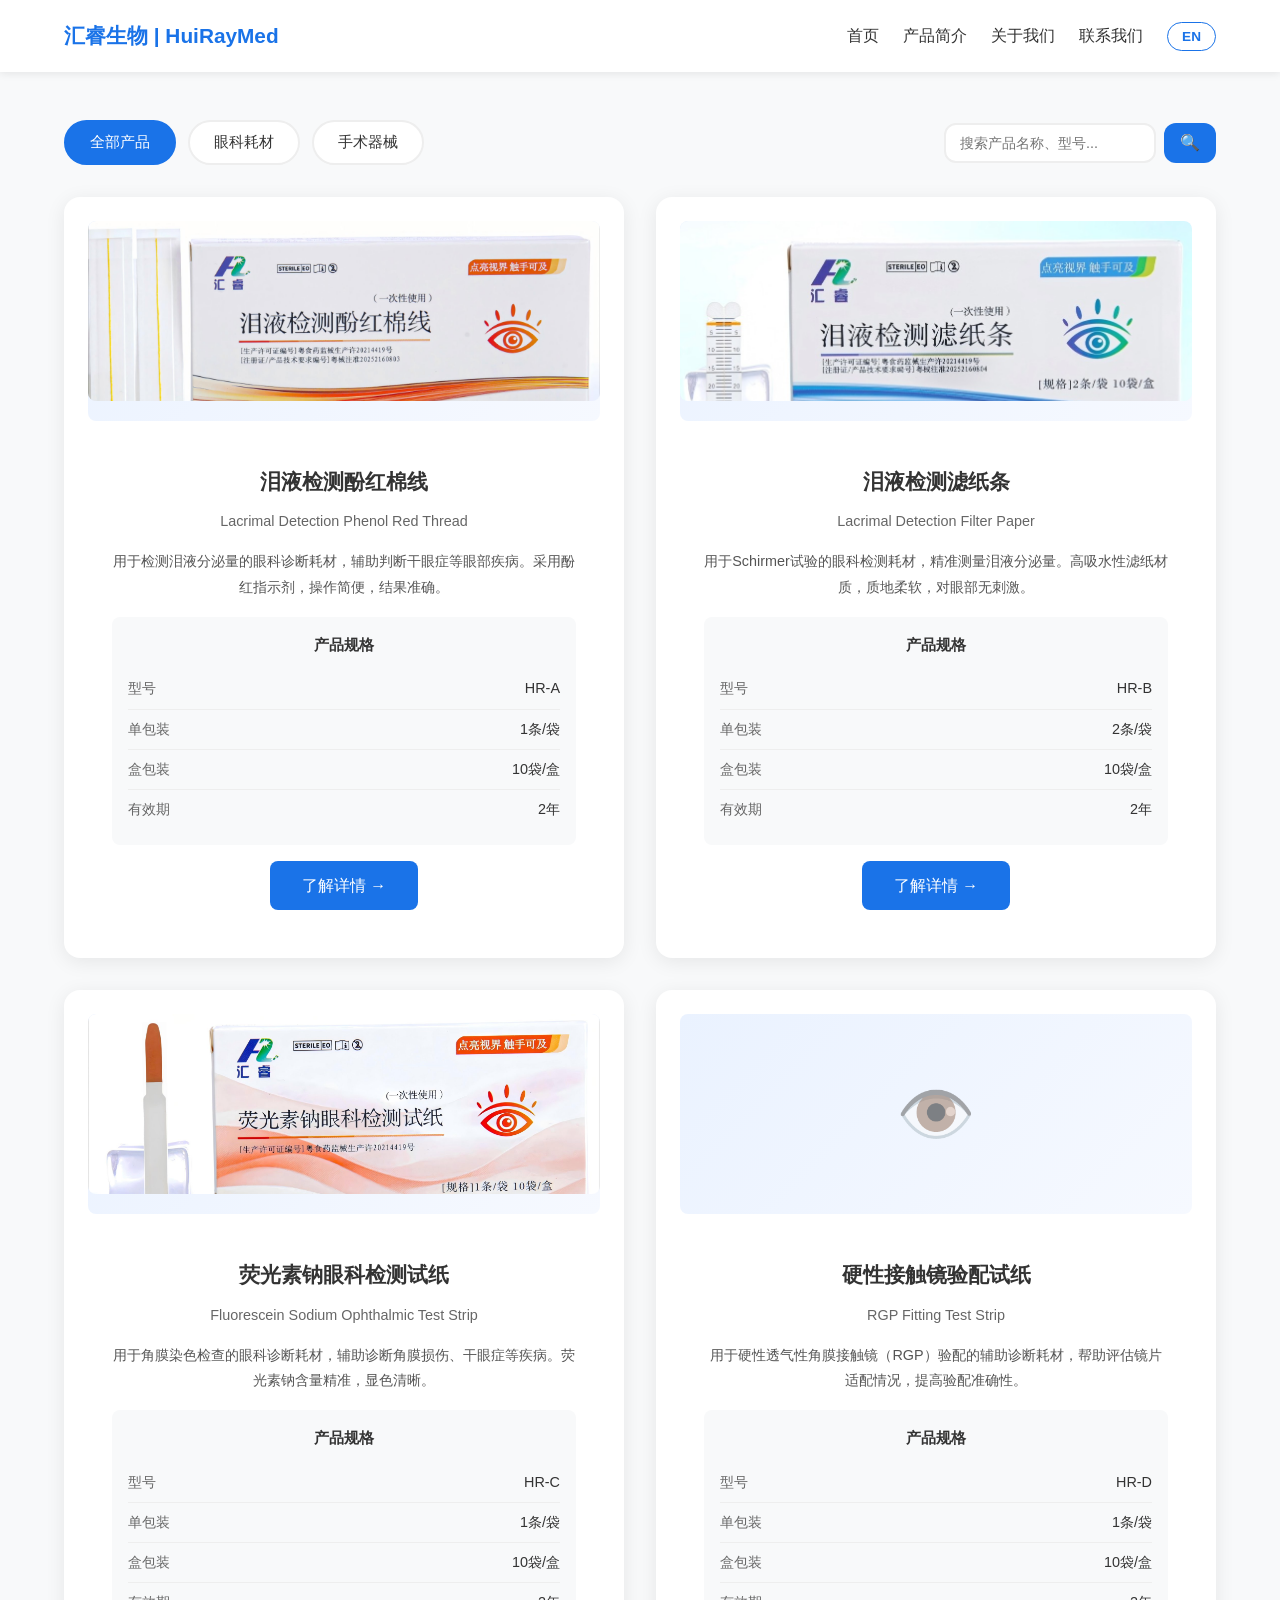
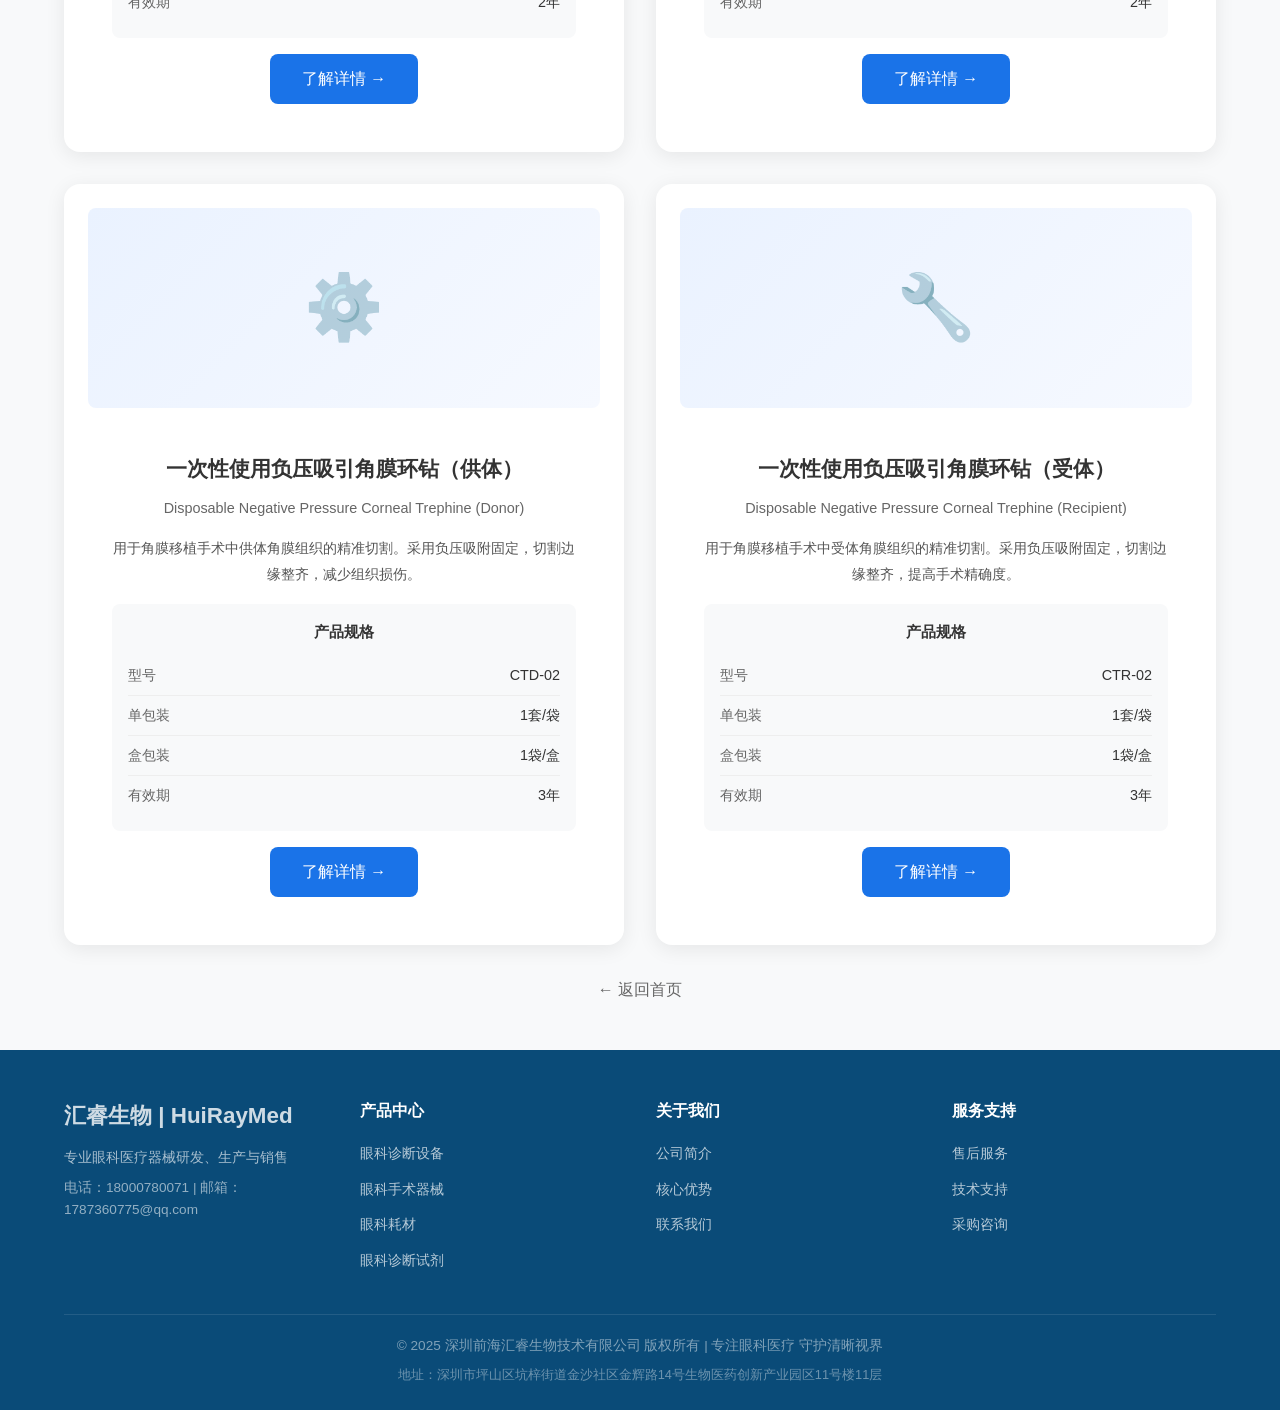
==== products.html @ 08c3e725 "update: 酚红棉线干眼症筛查描述改为最快20秒出结果" ====
<!DOCTYPE html>
<html lang="zh-CN">
<head>
    <meta charset="UTF-8">
    <meta name="viewport" content="width=device-width, initial-scale=1.0">
    <title>汇睿生物 - 眼科医疗器械产品中心 | HuiRayMed</title>
    <meta name="description" content="汇睿生物专业眼科医疗器械产品，包括眼科诊断设备、手术器械、眼科耗材及诊断试剂。">
    <meta name="keywords" content="汇睿生物,HuiRayMed,眼科医疗器械,眼科耗材,泪液检测酚红棉线">
    <meta name="author" content="深圳前海汇睿生物技术有限公司">
    <link rel="canonical" href="https://www.huiraymed.com/products.html">
    <link rel="alternate" hreflang="zh" href="https://www.huiraymed.com/products.html">
    <link rel="alternate" hreflang="en" href="https://www.huiraymed.com/products.html?lang=en">
    <link rel="alternate" hreflang="x-default" href="https://www.huiraymed.com/products.html">
    <link rel="icon" href="data:image/svg+xml,<svg xmlns='http://www.w3.org/2000/svg' viewBox='0 0 100 100'><text y='.9em' font-size='90'>👁️</text></svg>" type="image/svg+xml">
    
    <meta property="og:title" content="汇睿生物 - 眼科医疗器械产品中心 | HuiRayMed">
    <meta property="og:description" content="汇睿生物专业眼科医疗器械产品，包括泪液检测酚红棉线、滤纸条、荧光素钠检测试纸等眼科耗材。">
    <meta property="og:url" content="https://www.huiraymed.com/products.html">
    <meta property="og:type" content="website">
    <meta property="og:site_name" content="汇睿生物">
    
    <script type="application/ld+json">
    {
      "@context": "https://schema.org",
      "@type": "Product",
      "name": "汇睿生物眼科医疗器械",
      "description": "专业眼科医疗器械产品系列，包括泪液检测酚红棉线、滤纸条、荧光素钠检测试纸等眼科耗材",
      "brand": {
        "@type": "Organization",
        "name": "深圳前海汇睿生物技术有限公司"
      }
    }
    </script>
    
    <link rel="stylesheet" href="style.css?v=p9">
    <style>
        .hero {
            padding: 120px 0 64px;
        }

        .hero h1 {
            font-size: 2.5rem;
        }

        .hero p {
            color: rgba(255, 255, 255, 0.9);
        }

        .section-title {
            text-align: center;
            margin-bottom: 48px;
            color: var(--text-secondary);
        }

        .products-grid {
            display: grid;
            grid-template-columns: repeat(2, 1fr);
            gap: 32px;
        }

        .product-card {
            background: var(--bg-secondary);
            border-radius: var(--radius-lg);
            box-shadow: 0 4px 20px rgba(0, 0, 0, 0.08);
            overflow: hidden;
            transition: transform 0.3s;
        }

        .product-card:hover {
            transform: translateY(-8px);
        }

        .product-image {
            height: 200px;
            background: linear-gradient(135deg, #f0f4ff 0%, #e8f0fe 100%);
            display: flex;
            align-items: center;
            justify-content: center;
            font-size: 4rem;
            cursor: pointer;
            position: relative;
        }

        .product-image img {
            max-width: 100%;
            max-height: 180px;
            object-fit: contain;
            border-radius: var(--radius-sm);
            transition: transform 0.3s;
        }

        .product-image:hover img {
            transform: scale(1.05);
        }

        .product-image .zoom-hint {
            position: absolute;
            bottom: 8px;
            right: 8px;
            background: rgba(0, 0, 0, 0.5);
            color: #fff;
            font-size: 0.75rem;
            padding: 4px 8px;
            border-radius: 4px;
            opacity: 0;
            transition: opacity 0.3s;
        }

        .product-image:hover .zoom-hint {
            opacity: 1;
        }

        .product-info {
            padding: 24px;
        }

        .product-info h3 {
            font-size: 1.3rem;
            color: var(--text-secondary);
            margin-bottom: 12px;
        }

        .product-info .subtitle {
            color: var(--text-light);
            font-size: 0.9rem;
            margin-bottom: 16px;
        }

        .product-info .description {
            color: var(--text-muted);
            margin-bottom: 16px;
            line-height: 1.8;
        }

        .product-info .specs {
            background: var(--bg-primary);
            border-radius: var(--radius-sm);
            padding: 16px;
            margin-bottom: 16px;
        }

        .product-info .specs h4 {
            font-size: 0.95rem;
            color: var(--text-secondary);
            margin-bottom: 12px;
        }

        .product-info .spec-item {
            display: flex;
            justify-content: space-between;
            padding: 8px 0;
            border-bottom: 1px solid var(--border-color);
        }

        .product-info .spec-item:last-child {
            border-bottom: none;
        }

        .product-info .spec-label {
            color: var(--text-light);
            font-size: 0.9rem;
        }

        .product-info .spec-value {
            color: var(--text-secondary);
            font-weight: 500;
            font-size: 0.9rem;
        }

        .btn-primary {
            padding: 12px 32px;
        }

        .back-link {
            display: block;
            text-align: center;
            color: var(--text-light);
            margin-top: 32px;
        }

        .back-link:hover {
            color: var(--primary-color);
        }

        .modal {
            display: none;
            position: fixed;
            top: 0;
            left: 0;
            width: 100%;
            height: 100%;
            background: rgba(0, 0, 0, 0.9);
            z-index: 1000;
            justify-content: center;
            align-items: center;
            flex-direction: column;
            animation: fadeIn 0.3s;
        }

        .modal.active {
            display: flex;
        }

        .modal img {
            max-width: 90%;
            max-height: 85vh;
            object-fit: contain;
            border-radius: var(--radius-sm);
            animation: zoomIn 0.3s;
        }

        .modal .modal-title {
            color: #fff;
            font-size: 1.2rem;
            margin-top: 20px;
            text-align: center;
        }

        .modal .close {
            position: absolute;
            top: 20px;
            right: 30px;
            color: #fff;
            font-size: 40px;
            cursor: pointer;
            transition: transform 0.3s;
        }

        .modal .close:hover {
            transform: scale(1.2);
        }

        .modal .nav-hint {
            color: rgba(255, 255, 255, 0.6);
            font-size: 0.9rem;
            margin-top: 16px;
        }

        .modal .placeholder {
            color: rgba(255, 255, 255, 0.6);
            font-size: 1.2rem;
            text-align: center;
            padding: 20px;
        }

        @keyframes fadeIn {
            from { opacity: 0; }
            to { opacity: 1; }
        }

        @keyframes zoomIn {
            from { transform: scale(0.8); opacity: 0; }
            to { transform: scale(1); opacity: 1; }
        }

        @media (max-width: 768px) {
            .hero h1 {
                font-size: 2rem;
            }

            .products-grid {
                grid-template-columns: 1fr;
            }

            .modal img {
                max-width: 95%;
                max-height: 70vh;
            }

            .category-tabs {
                flex-wrap: wrap;
            }

            .tab {
                padding: 10px 20px;
            }
        }
    </style>
</head>
<body>
    <header>
        <nav class="nav container">
            <div class="logo">汇睿生物 | HuiRayMed</div>
            <div class="nav-right">
                <ul class="nav-links" id="navLinks">
                    <li><a href="index.html" data-i18n="nav.home">首页</a></li>
                    <li><a href="#products" data-i18n="nav.products">产品简介</a></li>
                    <li><a href="index.html#about" data-i18n="nav.about">关于我们</a></li>
                    <li><a href="index.html#contact" data-i18n="nav.contact">联系我们</a></li>
                </ul>
                <button class="lang-switch" id="langSwitch" type="button" aria-label="Switch language">EN</button>
            </div>
            <button class="hamburger" id="hamburger" aria-label="切换导航菜单" data-i18n-attr="aria-label:nav.toggle" aria-expanded="false">
                <span></span><span></span><span></span>
            </button>
        </nav>
    </header>

    <section id="products">
        <div class="container">
            <div class="header-row">
                <div class="category-tabs">
                    <button class="tab active" data-category="all" data-i18n="cat.all">全部产品</button>
                    <button class="tab" data-category="consumables" data-i18n="cat.cons">眼科耗材</button>
                    <button class="tab" data-category="surgical" data-i18n="cat.surg">手术器械</button>
                </div>
                <div class="search-bar">
                    <input type="text" id="searchInput" placeholder="搜索产品名称、型号..." data-i18n-attr="placeholder:search.ph">
                    <button id="searchBtn">🔍</button>
                </div>
            </div>

            <div class="products-grid">
                <div class="product-card" data-category="consumables"
                    data-image="images/product-HR-A-phenol-red-thread.jpg" data-icon="🧵"
                    data-model="HR-A" data-pkg1="2条/袋" data-pkg1-en="2 strips/pack" data-pkg2="10袋/盒" data-pkg2-en="10 packs/box" data-life="2年" data-life-en="2 years" data-license="粤食药监械生产许20214419号" data-license-en="粤食药监械生产许20214419号"
                    data-clinic1="干眼症筛查" data-clinic1-en="Dry Eye Screening" data-clinic1-desc="用于眼科门诊干眼症常规筛查，快速评估泪液分泌功能，最快20秒出结果。" data-clinic1-desc-en="Routine dry eye screening in ophthalmic clinics; rapid assessment of tear secretion function with results in as fast as 20 seconds."
                    data-clinic2="术后随访" data-clinic2-en="Postoperative Follow-up" data-clinic2-desc="白内障、LASIK等眼科手术后泪膜功能恢复情况监测。" data-clinic2-desc-en="Monitoring tear film function recovery after cataract, LASIK, and other ophthalmic surgeries."
                    data-cert="粤械注准20252160803" data-cert-en="粤械注准20252160803">
                    <div class="product-image" data-open-product="0">
                        <img src="images/product-HR-A-phenol-red-thread.jpg" alt="泪液检测酚红棉线" onerror="this.style.display='none';var fb=this.parentNode.querySelector('.img-fallback');if(fb){fb.style.display='flex'}">
                        <div class="img-fallback" style="display:none">🧵</div>
                        <span class="zoom-hint" data-i18n="card.zoom">点击查看详情</span>
                    </div>
                    <div class="product-info">
                        <h3 data-i18n="p1.name">泪液检测酚红棉线</h3>
                        <p class="subtitle">Lacrimal Detection Phenol Red Thread</p>
                        <p class="description" data-i18n="p1.desc">用于检测泪液分泌量的眼科诊断耗材，辅助判断干眼症等眼部疾病。采用酚红指示剂，操作简便，结果准确。</p>
                        <div class="specs">
                            <h4 data-i18n="card.specs">产品规格</h4>
                            <div class="spec-item"><span class="spec-label" data-i18n="card.model">型号</span><span class="spec-value">HR-A</span></div>
                            <div class="spec-item"><span class="spec-label" data-i18n="card.pkg1">单包装</span><span class="spec-value" data-i18n="spec.1strip">1条/袋</span></div>
                            <div class="spec-item"><span class="spec-label" data-i18n="card.pkg2">盒包装</span><span class="spec-value" data-i18n="spec.10pack">10袋/盒</span></div>
                            <div class="spec-item"><span class="spec-label" data-i18n="card.life">有效期</span><span class="spec-value" data-i18n="spec.2y">2年</span></div>
                        </div>
                        <a href="index.html#contact" class="btn btn-primary" data-i18n="card.inquiry" data-inquiry="0">了解详情 →</a>
                    </div>
                </div>

                <div class="product-card" data-category="consumables"
                    data-image="images/product-HR-B-schirmer-filter-paper.jpg" data-icon="📝"
                    data-model="HR-B" data-pkg1="2条/袋" data-pkg1-en="2 strips/pack" data-pkg2="10袋/盒" data-pkg2-en="10 packs/box" data-life="2年" data-life-en="2 years" data-license="粤食药监械生产许20214419号" data-license-en="粤食药监械生产许20214419号"
                    data-clinic1="Schirmer试验" data-clinic1-en="Schirmer's Test" data-clinic1-desc="眼科临床泪液分泌功能标准检测方法，区分水性泪液缺乏型干眼。" data-clinic1-desc-en="Standard clinical method for tear secretion function testing; differentiates aqueous-deficient dry eye."
                    data-clinic2="体检筛查" data-clinic2-en="Health Screening" data-clinic2-desc="适合大规模眼科体检、社区筛查使用，成本低、操作便捷。" data-clinic2-desc-en="Suitable for large-scale ophthalmic examinations and community screening; cost-effective and easy to operate."
                    data-cert="粤械注准20252160804" data-cert-en="粤械注准20252160804">
                    <div class="product-image" data-open-product="1">
                        <img src="images/product-HR-B-schirmer-filter-paper.jpg" alt="泪液检测滤纸条" onerror="this.style.display='none';var fb=this.parentNode.querySelector('.img-fallback');if(fb){fb.style.display='flex'}">
                        <div class="img-fallback" style="display:none">📝</div>
                        <span class="zoom-hint" data-i18n="card.zoom">点击查看详情</span>
                    </div>
                    <div class="product-info">
                        <h3 data-i18n="p2.name">泪液检测滤纸条</h3>
                        <p class="subtitle">Lacrimal Detection Filter Paper</p>
                        <p class="description" data-i18n="p2.desc">用于Schirmer试验的眼科检测耗材，精准测量泪液分泌量。高吸水性滤纸材质，质地柔软，对眼部无刺激。</p>
                        <div class="specs">
                            <h4 data-i18n="card.specs">产品规格</h4>
                            <div class="spec-item"><span class="spec-label" data-i18n="card.model">型号</span><span class="spec-value">HR-B</span></div>
                            <div class="spec-item"><span class="spec-label" data-i18n="card.pkg1">单包装</span><span class="spec-value" data-i18n="spec.2strip">2条/袋</span></div>
                            <div class="spec-item"><span class="spec-label" data-i18n="card.pkg2">盒包装</span><span class="spec-value" data-i18n="spec.10pack">10袋/盒</span></div>
                            <div class="spec-item"><span class="spec-label" data-i18n="card.life">有效期</span><span class="spec-value" data-i18n="spec.2y">2年</span></div>
                        </div>
                        <a href="index.html#contact" class="btn btn-primary" data-i18n="card.inquiry" data-inquiry="1">了解详情 →</a>
                    </div>
                </div>

                <div class="product-card" data-category="consumables"
                    data-image="images/product-HR-C-fluorescein-strip.jpg" data-icon="🔍"
                    data-model="HR-C" data-pkg1="1条/袋" data-pkg1-en="1 strip/pack" data-pkg2="10袋/盒" data-pkg2-en="10 packs/box" data-life="2年" data-life-en="2 years" data-license="／" data-license-en="/"
                    data-clinic1="角膜损伤检测" data-clinic1-en="Corneal Injury Detection" data-clinic1-desc="辅助诊断角膜上皮缺损、角膜溃疡、化学烧伤等角膜疾病。" data-clinic1-desc-en="Assists in diagnosing corneal epithelial defects, corneal ulcers, chemical burns, and other corneal diseases."
                    data-clinic2="泪膜破裂时间" data-clinic2-en="Tear Break-up Time" data-clinic2-desc="配合BUT试验，评估泪膜稳定性及干眼严重程度。" data-clinic2-desc-en="Used with BUT test to evaluate tear film stability and dry eye severity."
                    data-cert="／" data-cert-en="/">
                    <div class="product-image" data-open-product="2">
                        <img src="images/product-HR-C-fluorescein-strip.jpg" alt="荧光素钠眼科检测试纸" onerror="this.style.display='none';var fb=this.parentNode.querySelector('.img-fallback');if(fb){fb.style.display='flex'}">
                        <div class="img-fallback" style="display:none">🔍</div>
                        <span class="zoom-hint" data-i18n="card.zoom">点击查看详情</span>
                    </div>
                    <div class="product-info">
                        <h3 data-i18n="p3.name">荧光素钠眼科检测试纸</h3>
                        <p class="subtitle">Fluorescein Sodium Ophthalmic Test Strip</p>
                        <p class="description" data-i18n="p3.desc">用于角膜染色检查的眼科诊断耗材，辅助诊断角膜损伤、干眼症等疾病。荧光素钠含量精准，显色清晰。</p>
                        <div class="specs">
                            <h4 data-i18n="card.specs">产品规格</h4>
                            <div class="spec-item"><span class="spec-label" data-i18n="card.model">型号</span><span class="spec-value">HR-C</span></div>
                            <div class="spec-item"><span class="spec-label" data-i18n="card.pkg1">单包装</span><span class="spec-value" data-i18n="spec.1strip">1条/袋</span></div>
                            <div class="spec-item"><span class="spec-label" data-i18n="card.pkg2">盒包装</span><span class="spec-value" data-i18n="spec.10pack">10袋/盒</span></div>
                            <div class="spec-item"><span class="spec-label" data-i18n="card.life">有效期</span><span class="spec-value" data-i18n="spec.2y">2年</span></div>
                        </div>
                        <a href="index.html#contact" class="btn btn-primary" data-i18n="card.inquiry" data-inquiry="2">了解详情 →</a>
                    </div>
                </div>

                <div class="product-card" data-category="consumables"
                    data-image="images/product-HR-D-rgp-fitting-strip.jpg" data-icon="👁️"
                    data-model="HR-D" data-pkg1="1条/袋" data-pkg1-en="1 strip/pack" data-pkg2="10袋/盒" data-pkg2-en="10 packs/box" data-life="2年" data-life-en="2 years" data-license="／" data-license-en="/"
                    data-clinic1="RGP适配评估" data-clinic1-en="RGP Fitting Assessment" data-clinic1-desc="硬性透气性角膜接触镜配适状态评估，判断镜片与角膜之间的接触关系。" data-clinic1-desc-en="Assesses fitting status of rigid gas permeable contact lenses; evaluates the lens-cornea contact relationship."
                    data-clinic2="OK镜验配" data-clinic2-en="Ortho-K Fitting" data-clinic2-desc="角膜塑形镜（OK镜）验配过程中泪液交换及定位效果评估。" data-clinic2-desc-en="Evaluates tear exchange and lens positioning during orthokeratology (Ortho-K) lens fitting."
                    data-cert="／" data-cert-en="/">
                    <div class="product-image" data-open-product="3">
                        👁️
                        <span class="zoom-hint" data-i18n="card.zoom">点击查看详情</span>
                    </div>
                    <div class="product-info">
                        <h3 data-i18n="p4.name">硬性接触镜验配试纸</h3>
                        <p class="subtitle">RGP Fitting Test Strip</p>
                        <p class="description" data-i18n="p4.desc">用于硬性透气性角膜接触镜（RGP）验配的辅助诊断耗材，帮助评估镜片适配情况，提高验配准确性。</p>
                        <div class="specs">
                            <h4 data-i18n="card.specs">产品规格</h4>
                            <div class="spec-item"><span class="spec-label" data-i18n="card.model">型号</span><span class="spec-value">HR-D</span></div>
                            <div class="spec-item"><span class="spec-label" data-i18n="card.pkg1">单包装</span><span class="spec-value" data-i18n="spec.1strip">1条/袋</span></div>
                            <div class="spec-item"><span class="spec-label" data-i18n="card.pkg2">盒包装</span><span class="spec-value" data-i18n="spec.10pack">10袋/盒</span></div>
                            <div class="spec-item"><span class="spec-label" data-i18n="card.life">有效期</span><span class="spec-value" data-i18n="spec.2y">2年</span></div>
                        </div>
                        <a href="index.html#contact" class="btn btn-primary" data-i18n="card.inquiry" data-inquiry="3">了解详情 →</a>
                    </div>
                </div>

                <div class="product-card" data-category="surgical"
                    data-image="images/product-CTD-02-corneal-trephine-donor.jpg" data-icon="⚙️"
                    data-model="CTD-02" data-pkg1="1套/袋" data-pkg1-en="1 set/pack" data-pkg2="1袋/盒" data-pkg2-en="1 pack/box" data-life="3年" data-life-en="3 years" data-license="粤食药监械生产许20214419号" data-license-en="粤食药监械生产许20214419号"
                    data-clinic1="角膜移植手术" data-clinic1-en="Corneal Transplant Surgery" data-clinic1-desc="穿透性角膜移植、板层角膜移植手术中供体角膜植片的标准化制备。" data-clinic1-desc-en="Standardized preparation of donor corneal grafts in penetrating and lamellar keratoplasty."
                    data-clinic2="眼库组织制备" data-clinic2-en="Eye Bank Tissue Preparation" data-clinic2-desc="眼库供体角膜加工环节必备器械，保证植片尺寸一致性。" data-clinic2-desc-en="Essential instrument for eye bank donor cornea processing; ensures graft size consistency."
                    data-cert="粤械注准20212160713" data-cert-en="粤械注准20212160713">
                    <div class="product-image" data-open-product="4">
                        ⚙️
                        <span class="zoom-hint" data-i18n="card.zoom">点击查看详情</span>
                    </div>
                    <div class="product-info">
                        <h3 data-i18n="p5.name">一次性使用负压吸引角膜环钻（供体）</h3>
                        <p class="subtitle">Disposable Negative Pressure Corneal Trephine (Donor)</p>
                        <p class="description" data-i18n="p5.desc">用于角膜移植手术中供体角膜组织的精准切割。采用负压吸附固定，切割边缘整齐，减少组织损伤。</p>
                        <div class="specs">
                            <h4 data-i18n="card.specs">产品规格</h4>
                            <div class="spec-item"><span class="spec-label" data-i18n="card.model">型号</span><span class="spec-value">CTD-02</span></div>
                            <div class="spec-item"><span class="spec-label" data-i18n="card.pkg1">单包装</span><span class="spec-value" data-i18n="spec.1set">1套/袋</span></div>
                            <div class="spec-item"><span class="spec-label" data-i18n="card.pkg2">盒包装</span><span class="spec-value" data-i18n="spec.1pack">1袋/盒</span></div>
                            <div class="spec-item"><span class="spec-label" data-i18n="card.life">有效期</span><span class="spec-value" data-i18n="spec.3y">3年</span></div>
                        </div>
                        <a href="index.html#contact" class="btn btn-primary" data-i18n="card.inquiry" data-inquiry="4">了解详情 →</a>
                    </div>
                </div>

                <div class="product-card" data-category="surgical"
                    data-image="images/product-CTR-02-corneal-trephine-recipient.jpg" data-icon="🔧"
                    data-model="CTR-02" data-pkg1="1套/袋" data-pkg1-en="1 set/pack" data-pkg2="1袋/盒" data-pkg2-en="1 pack/box" data-life="3年" data-life-en="3 years" data-license="粤食药监械生产许20214419号" data-license-en="粤食药监械生产许20214419号"
                    data-clinic1="穿透角膜移植" data-clinic1-en="Penetrating Keratoplasty" data-clinic1-desc="PKP手术中受眼角膜受体床的标准化环形切除，边缘整齐、垂直。" data-clinic1-desc-en="Standardized circular excision of the recipient corneal bed in PKP surgery; clean, vertical edges."
                    data-clinic2="内皮移植术" data-clinic2-en="Endothelial Keratoplasty" data-clinic2-desc="DMEK/DSEK等角膜内皮移植手术中受床制备步骤。" data-clinic2-desc-en="Recipient bed preparation in DMEK/DSEK and other endothelial keratoplasty procedures."
                    data-cert="粤械注准20212160713" data-cert-en="粤械注准20212160713">
                    <div class="product-image" data-open-product="5">
                        🔧
                        <span class="zoom-hint" data-i18n="card.zoom">点击查看详情</span>
                    </div>
                    <div class="product-info">
                        <h3 data-i18n="p6.name">一次性使用负压吸引角膜环钻（受体）</h3>
                        <p class="subtitle">Disposable Negative Pressure Corneal Trephine (Recipient)</p>
                        <p class="description" data-i18n="p6.desc">用于角膜移植手术中受体角膜组织的精准切割。采用负压吸附固定，切割边缘整齐，提高手术精确度。</p>
                        <div class="specs">
                            <h4 data-i18n="card.specs">产品规格</h4>
                            <div class="spec-item"><span class="spec-label" data-i18n="card.model">型号</span><span class="spec-value">CTR-02</span></div>
                            <div class="spec-item"><span class="spec-label" data-i18n="card.pkg1">单包装</span><span class="spec-value" data-i18n="spec.1set">1套/袋</span></div>
                            <div class="spec-item"><span class="spec-label" data-i18n="card.pkg2">盒包装</span><span class="spec-value" data-i18n="spec.1pack">1袋/盒</span></div>
                            <div class="spec-item"><span class="spec-label" data-i18n="card.life">有效期</span><span class="spec-value" data-i18n="spec.3y">3年</span></div>
                        </div>
                        <a href="index.html#contact" class="btn btn-primary" data-i18n="card.inquiry" data-inquiry="5">了解详情 →</a>
                    </div>
                </div>
            </div>

            <a href="index.html" class="back-link" data-i18n="back.home">← 返回首页</a>
        </div>
    </section>

    <!-- ========== 产品详情 Tab 弹窗 ========== -->
    <div class="product-modal" id="productModal">
        <div class="pm-close" id="pClose">&times;</div>
        <div class="p-card">
            <div class="p-header">
                <div class="p-name" id="pName">产品名称</div>
                <div class="p-subname" id="pSubname">Product Subname</div>
            </div>
            <div class="p-tabs">
                <button class="p-tab active" data-tab="photo" data-i18n="pm.tab.photo">📷 产品图</button>
                <button class="p-tab" data-tab="spec" data-i18n="pm.tab.spec">📋 技术参数</button>
                <button class="p-tab" data-tab="doc" data-i18n="pm.tab.doc">📁 说明书</button>
                <button class="p-tab" data-tab="clinic" data-i18n="pm.tab.clinic">🏥 临床应用</button>
            </div>
            <div class="p-tab-content">
                <div class="p-tab-panel active" data-panel="photo">
                    <div class="p-photo" id="pPhoto">🧵
                        <div class="no-photo" id="pNoPhoto" style="display:none">
                            <span id="pPhotoEmoji">🧵</span>
                            <span data-i18n-html="pm.nophoto">暂无高清实物图<br>点击右下方按钮获取产品资料</span>
                        </div>
                    </div>
                </div>
                <div class="p-tab-panel" data-panel="spec">
                    <table class="p-specs-table">
                        <tbody>
                            <tr><th data-i18n="pm.sp.model">产品型号</th><td id="pSpec1">HR-A</td></tr>
                            <tr><th data-i18n="pm.sp.pkg1">单包装规格</th><td id="pSpec2">1条/袋</td></tr>
                            <tr><th data-i18n="pm.sp.pkg2">盒包装规格</th><td id="pSpec3">10袋/盒</td></tr>
                            <tr><th data-i18n="pm.sp.life">有效期</th><td id="pSpec4">2年</td></tr>
                            <tr><th data-i18n="pm.sp.sterile">灭菌方式</th><td data-i18n="pm.sp.sterile.v">环氧乙烷灭菌（EO）</td></tr>
                            <tr><th data-i18n="pm.sp.scope">适用范围</th><td data-i18n="pm.sp.scope.v">临床眼科检查 / 眼科手术辅助</td></tr>
                            <tr><th data-i18n="pm.sp.cert">注册证号</th><td id="pSpec5">-</td></tr>
                            <tr><th data-i18n="pm.sp.license">生产许可证号</th><td id="pSpec6">-</td></tr>
                            <tr><th data-i18n="pm.sp.standard">生产标准</th><td data-i18n="pm.sp.standard.v">符合 GB/T 16886 / YY 0033 医疗器械标准</td></tr>
                        </tbody>
                    </table>
                </div>
                <div class="p-tab-panel" data-panel="doc">
                    <div class="p-desc" id="pDocDesc" data-i18n="pm.doc.desc">
                        本产品全套技术文档包含注册证、技术要求、检验报告、使用说明书等资料，如需完整版文档请联系销售人员。以下为可下载的资料列表：
                    </div>
                    <div class="p-dl-list">
                        <a class="p-dl-item" href="javascript:void(0)" onclick="showToast(t('pm.doc.contact'), 'info', 2500);">
                            <span class="dl-icon">📄</span>
                            <div>
                                <h5 data-i18n="pm.doc.manual">产品使用说明书</h5>
                                <p data-i18n="pm.doc.manual.m">PDF · 2.4MB · 中文 / English</p>
                            </div>
                        </a>
                        <a class="p-dl-item" href="javascript:void(0)" onclick="showToast(t('pm.doc.contact'), 'info', 2500);">
                            <span class="dl-icon">📋</span>
                            <div>
                                <h5 data-i18n="pm.doc.regcert">医疗器械注册证</h5>
                                <p data-i18n="pm.doc.regcert.m">PDF · 860KB · NMPA批准</p>
                            </div>
                        </a>
                        <a class="p-dl-item" href="javascript:void(0)" onclick="showToast(t('pm.doc.contact'), 'info', 2500);">
                            <span class="dl-icon"></span>
                            <div>
                                <h5 data-i18n="pm.doc.lit">临床文献汇总</h5>
                                <p data-i18n="pm.doc.lit.m">PDF · 3.1MB · SCI / 核心期刊研究</p>
                            </div>
                        </a>
                    </div>
                </div>
                <div class="p-tab-panel" data-panel="clinic">
                    <div class="p-clinic">
                        <div class="p-clinic-item">
                            <div class="ci-label" id="pClinic1Lbl" data-i18n="pm.clinic1">临床应用场景一</div>
                            <div class="ci-content" id="pClinic1Desc">临床应用场景描述内容</div>
                        </div>
                        <div class="p-clinic-item">
                            <div class="ci-label" id="pClinic2Lbl" data-i18n="pm.clinic2">临床应用场景二</div>
                            <div class="ci-content" id="pClinic2Desc">临床应用场景描述内容</div>
                        </div>
                    </div>
                </div>
            </div>
            <div class="p-footer">
                <div class="pf-left" data-i18n-html="pm.stock">
                    <span class="dot">●</span> 现货供应 · 全国顺丰包邮
                </div>
                <a class="inquiry-btn" id="pInquiryBtn" href="index.html#contact" data-i18n="pm.inquiry">
                    📞 立即询价此产品
                </a>
            </div>
        </div>
    </div>

    <footer>
        <div class="container">
            <div class="footer-content">
                <div class="footer-brand">
                    <div class="brand">汇睿生物 | HuiRayMed</div>
                    <p data-i18n="footer.desc">专业眼科医疗器械研发、生产与销售</p>
                    <p class="contact-info" data-i18n="footer.contact">电话：18000780071 | 邮箱：1787360775@qq.com</p>
                </div>
                <div class="footer-links">
                    <h4 data-i18n="footer.p.t">产品中心</h4>
                    <ul>
                        <li><a href="products.html" data-i18n="footer.p.diag">眼科诊断设备</a></li>
                        <li><a href="products.html" data-i18n="footer.p.surg">眼科手术器械</a></li>
                        <li><a href="products.html" data-i18n="footer.p.cons">眼科耗材</a></li>
                        <li><a href="products.html" data-i18n="footer.p.reag">眼科诊断试剂</a></li>
                    </ul>
                </div>
                <div class="footer-links">
                    <h4 data-i18n="footer.a.t">关于我们</h4>
                    <ul>
                        <li><a href="index.html#about" data-i18n="footer.a.comp">公司简介</a></li>
                        <li><a href="index.html#why" data-i18n="footer.a.adv">核心优势</a></li>
                        <li><a href="index.html#contact" data-i18n="footer.a.cont">联系我们</a></li>
                    </ul>
                </div>
                <div class="footer-links">
                    <h4 data-i18n="footer.s.t">服务支持</h4>
                    <ul>
                        <li><a href="index.html#contact" data-i18n="footer.s.after">售后服务</a></li>
                        <li><a href="index.html#contact" data-i18n="footer.s.tech">技术支持</a></li>
                        <li><a href="index.html#contact" data-i18n="footer.s.purch">采购咨询</a></li>
                    </ul>
                </div>
            </div>
            <div class="footer-bottom">
                <p class="copy" data-i18n="footer.copy">&copy; 2025 深圳前海汇睿生物技术有限公司 版权所有 | 专注眼科医疗 守护清晰视界</p>
                <p class="address" data-i18n="footer.addr">地址：深圳市坪山区坑梓街道金沙社区金辉路14号生物医药创新产业园区11号楼11层</p>
            </div>
        </div>
    </footer>

    <script src="script.js?v=p10"></script>
</body>
</html>
---- style.css ----
:root {
    --primary-color: #1a73e8;
    --primary-hover: #1557b0;
    --secondary-color: #667eea;
    --accent-color: #764ba2;
    --text-primary: #1a1a2e;
    --text-secondary: #333;
    --text-muted: #555;
    --text-light: #666;
    --text-faint: #888;
    --bg-primary: #f8f9fa;
    --bg-secondary: #fff;
    --border-color: #eee;
    --shadow-sm: 0 2px 8px rgba(0, 0, 0, 0.08);
    --shadow-md: 0 2px 12px rgba(0, 0, 0, 0.06);
    --shadow-lg: 0 8px 24px rgba(0, 0, 0, 0.12);
    --radius-sm: 8px;
    --radius-md: 12px;
    --radius-lg: 16px;
    --r-full: 9999px;
    --ease-out: cubic-bezier(.16,1,.3,1);
    --tr-base: 300ms var(--ease-out);
}

*, *::before, *::after {
    box-sizing: border-box;
    margin: 0;
    padding: 0;
}

html {
    scroll-behavior: smooth;
}

:focus-visible {
    outline: 2px solid var(--primary-color);
    outline-offset: 2px;
}

:focus:not(:focus-visible) {
    outline: none;
}

body {
    font-family: -apple-system, BlinkMacSystemFont, "Segoe UI", "PingFang SC", "Microsoft YaHei", sans-serif;
    color: var(--text-primary);
    background: var(--bg-primary);
    line-height: 1.6;
    padding-top: 72px;
}

a {
    text-decoration: none;
    color: inherit;
}

.container {
    max-width: 1200px;
    margin: 0 auto;
    padding: 0 24px;
}

.btn {
    display: inline-block;
    padding: 12px 24px;
    border-radius: var(--radius-sm);
    font-weight: 500;
    transition: all 0.3s;
    text-align: center;
}

.btn-primary {
    background: var(--primary-color);
    color: #fff;
}

.btn-primary:hover {
    background: var(--primary-hover);
}

.btn-outline {
    border: 2px solid var(--primary-color);
    color: var(--primary-color);
}

.btn-outline:hover {
    background: var(--primary-color);
    color: #fff;
}

.section-title {
    font-size: 2rem;
    margin-bottom: 8px;
}

.section-subtitle {
    color: var(--text-light);
    font-size: 0.95rem;
    margin-bottom: 32px;
}

header {
    position: fixed;
    top: 0;
    left: 0;
    right: 0;
    background: var(--bg-secondary);
    box-shadow: var(--shadow-sm);
    z-index: 100;
}

.nav {
    display: flex;
    justify-content: space-between;
    align-items: center;
    height: 72px;
}

.logo {
    font-size: 1.3rem;
    font-weight: 700;
    color: var(--primary-color);
}

.nav-links {
    display: flex;
    list-style: none;
    gap: 24px;
}

.nav-links a {
    color: var(--text-secondary);
    font-weight: 500;
}

.nav-links a:hover {
    color: var(--primary-color);
}

.hamburger {
    display: none;
    flex-direction: column;
    gap: 4px;
    padding: 8px;
    background: transparent;
    border: none;
    cursor: pointer;
}

.hamburger span {
    width: 24px;
    height: 2px;
    background: var(--text-secondary);
}

.nav-right {
    display: flex;
    align-items: center;
    gap: 24px;
}

.lang-switch {
    background: transparent;
    border: 1.5px solid var(--primary-color);
    color: var(--primary-color);
    padding: 6px 14px;
    border-radius: var(--r-full);
    font-size: 0.85rem;
    font-weight: 600;
    cursor: pointer;
    transition: all var(--tr-base);
    white-space: nowrap;
}

.lang-switch:hover {
    background: var(--primary-color);
    color: #fff;
}

.hero {
    position: relative;
    min-height: 100vh;
    display: flex;
    align-items: center;
    justify-content: center;
    text-align: center;
    padding-top: 72px;
    background: url('products/HR-background.jpg');
    background-size: cover;
    background-position: center;
    background-repeat: no-repeat;
}

.hero::before {
    content: '';
    position: absolute;
    inset: 0;
    background: linear-gradient(135deg, rgba(19, 79, 191, 0.88) 0%, rgba(15, 23, 66, 0.78) 60%, rgba(15, 23, 42, 0.7) 100%);
    z-index: 1;
}

.hero > .container {
    position: relative;
    z-index: 2;
}

.hero h1 {
    font-size: clamp(2rem, 4vw, 3rem);
    font-weight: 800;
    letter-spacing: 0.02em;
    color: #fff;
    margin-bottom: 16px;
    text-shadow: 0 4px 20px rgba(0, 0, 0, 0.18);
}

.hero .slogan {
    font-size: clamp(1rem, 1.4vw, 1.2rem);
    font-weight: 600;
    color: rgba(255, 255, 255, 0.98);
    margin-bottom: 16px;
}

.hero .subtitle {
    color: rgba(255, 255, 255, 0.9);
    margin-bottom: 40px;
    line-height: 1.9;
}

.hero .btn-group {
    display: flex;
    gap: 16px;
    justify-content: center;
}

.hero .btn {
    padding: 14px 36px;
    font-weight: 600;
    border-radius: var(--radius-sm);
}

.hero .btn-primary {
    background: var(--primary-color);
    color: #fff;
    box-shadow: 0 8px 24px rgba(46, 127, 255, 0.4);
    transition: all var(--tr-base);
}

.hero .btn-primary:hover {
    background: #fff;
    color: var(--primary-color);
    transform: translateY(-2px);
    box-shadow: 0 12px 32px rgba(255, 255, 255, 0.25);
}

.hero .btn-outline {
    border: 2px solid rgba(255, 255, 255, 0.6);
    color: #fff;
    background: rgba(255, 255, 255, 0.08);
    backdrop-filter: blur(6px);
    transition: all var(--tr-base);
}

.hero .btn-outline:hover {
    background: rgba(255, 255, 255, 0.2);
    border-color: #fff;
    transform: translateY(-2px);
}

/* 信任徽标条 */
.trust-bar {
    width: 100%;
    background: rgba(255, 255, 255, 0.06);
    backdrop-filter: blur(10px);
    border-top: 1px solid rgba(255, 255, 255, 0.1);
    border-bottom: 1px solid rgba(255, 255, 255, 0.1);
    padding: 20px 0;
    position: absolute;
    bottom: 0;
    left: 0;
    z-index: 3;
}

.trust-bar .container {
    display: grid;
    grid-template-columns: repeat(4, 1fr);
    gap: 24px;
}

.trust-item {
    display: flex;
    align-items: center;
    justify-content: center;
    gap: 10px;
    color: rgba(255, 255, 255, 0.92);
    font-size: 0.92rem;
    font-weight: 500;
}

.trust-item .icon {
    font-size: 1.4rem;
    line-height: 1;
    display: inline-flex;
    align-items: center;
    justify-content: center;
    width: 36px;
    height: 36px;
    border-radius: var(--r-full);
    background: rgba(255, 255, 255, 0.12);
}

.trust-item strong {
    font-weight: 700;
    color: #fff;
}

@media (max-width: 991.98px) {
    .trust-bar {
        position: static;
        margin-top: 48px;
    }
    .trust-bar .container {
        grid-template-columns: repeat(2, 1fr);
    }
}

@media (max-width: 479.98px) {
    .trust-bar .container {
        grid-template-columns: 1fr;
        gap: 12px;
    }
    .trust-item {
        justify-content: flex-start;
    }
}

section {
    padding: 48px 0;
    scroll-margin-top: 72px;
}

.section-alt {
    background: var(--bg-secondary);
}

.about-grid {
    display: grid;
    grid-template-columns: 1.2fr 0.8fr;
    gap: 32px;
    align-items: center;
}

.about-text p {
    margin-bottom: 16px;
    color: var(--text-muted);
}

.about-highlights {
    display: grid;
    grid-template-columns: repeat(3, 1fr);
    gap: 24px;
    margin-top: 32px;
}

.about-highlights .item {
    text-align: center;
    padding: 16px;
    background: var(--bg-primary);
    border-radius: var(--radius-md);
}

.about-highlights .num {
    font-size: 2rem;
    font-weight: 700;
    color: var(--primary-color);
}

.about-highlights .label {
    font-size: 0.85rem;
    color: var(--text-light);
    margin-top: 4px;
}

.about-image {
    display: flex;
    align-items: center;
    justify-content: center;
}

.about-image img {
    max-width: 100%;
    max-height: 200px;
    object-fit: contain;
}

.products-grid {
    display: grid;
    grid-template-columns: repeat(4, 1fr);
    gap: 24px;
}

.product-card {
    background: var(--bg-secondary);
    padding: 24px;
    border-radius: var(--radius-md);
    box-shadow: var(--shadow-md);
    text-align: center;
    transition: all 0.3s ease;
}

.product-card .product-image {
    position: relative;
    width: 100%;
    aspect-ratio: 4 / 3;
    background: linear-gradient(135deg, #eaf2ff 0%, #f6f9ff 100%);
    border-radius: var(--radius-sm);
    overflow: hidden;
    margin-bottom: 20px;
    cursor: pointer;
    display: flex;
    align-items: center;
    justify-content: center;
    font-size: 4rem;
    color: rgba(26, 115, 232, 0.55);
}
.product-card .product-image img {
    position: absolute;
    inset: 0;
    width: 100%;
    height: 100%;
    object-fit: cover;
    display: block;
    transition: transform 0.5s var(--ease-out);
}
.product-card .product-image:hover img {
    transform: scale(1.06);
}
.product-card .product-image .img-fallback {
    position: absolute;
    inset: 0;
    display: flex;
    align-items: center;
    justify-content: center;
}
.product-card .product-image .zoom-hint {
    position: absolute;
    left: 0;
    right: 0;
    bottom: 0;
    padding: 10px 14px;
    font-size: 0.85rem;
    color: #fff;
    background: linear-gradient(0deg, rgba(0,0,0,0.55), rgba(0,0,0,0));
    text-align: center;
    transform: translateY(20%);
    opacity: 0;
    transition: all var(--tr-base);
}
.product-card .product-image:hover .zoom-hint {
    transform: translateY(0);
    opacity: 1;
}

.product-card .icon {
    font-size: 3rem;
    margin-bottom: 16px;
}

.product-card h3 {
    margin-bottom: 8px;
    color: var(--text-secondary);
}

.product-card p {
    font-size: 0.9rem;
    color: var(--text-light);
}

.product-link {
    text-decoration: none;
    color: inherit;
    display: block;
}

.product-link:hover .product-card {
    transform: translateY(-4px);
    box-shadow: var(--shadow-lg);
}

.why-grid {
    display: grid;
    grid-template-columns: repeat(4, 1fr);
    gap: 24px;
}

.why-card {
    text-align: center;
    padding: 24px;
}

.why-card .emoji {
    font-size: 2.5rem;
    margin-bottom: 12px;
}

.why-card h4 {
    margin-bottom: 8px;
    color: var(--text-secondary);
}

.why-card p {
    font-size: 0.9rem;
    color: var(--text-light);
}

.contact-grid {
    display: grid;
    grid-template-columns: 1fr 1fr;
    gap: 24px;
    align-items: flex-start;
}

.contact-people h3 {
    margin-bottom: 24px;
}

.contact-side .item {
    display: flex;
    gap: 16px;
    margin-bottom: 20px;
    align-items: flex-start;
}

.contact-side .item .label {
    font-size: 0.85rem;
    color: var(--text-faint);
    margin-bottom: 2px;
}

.contact-side .item .value {
    font-size: 1rem;
    color: var(--text-secondary);
}

.contact-side .item .icon {
    font-size: 1.3rem;
    flex-shrink: 0;
    margin-top: 2px;
}

/* 人员分组（生产负责人 / 销售团队） */
.people-groups {
    display: grid;
    grid-template-columns: 1fr 1fr;
    gap: 20px;
}

.group-label {
    font-size: 0.85rem;
    color: var(--text-faint);
}
.person-list {
    display: flex;
    flex-direction: column;
    gap: 10px;
    margin-top: 8px;
}

.person-card {
    background: var(--bg-primary);
    border: 1px solid var(--border-color);
    border-radius: var(--radius-sm);
    padding: 10px 14px;
}

.person-card .p-head {
    display: flex;
    align-items: center;
    gap: 8px;
    flex-wrap: wrap;
}

.person-card .p-name {
    font-weight: 600;
    color: var(--text-secondary);
}

.person-card .p-pos {
    font-size: 0.78rem;
    color: var(--primary-color);
    background: rgba(26, 115, 232, 0.08);
    padding: 2px 10px;
    border-radius: var(--r-full);
}

.person-card .p-lines {
    display: flex;
    flex-direction: column;
    gap: 2px;
    margin-top: 6px;
    font-size: 0.9rem;
}

.person-card .p-lines a {
    color: var(--text-light);
    transition: color 0.3s;
}

.person-card .p-lines a:hover {
    color: var(--primary-color);
}

.contact-map {
    background: #e8f4fd;
    border-radius: var(--radius-lg);
    min-height: 300px;
    display: flex;
    align-items: center;
    justify-content: center;
    font-size: 0.95rem;
    color: var(--text-muted);
    padding: 20px;
    text-align: center;
    line-height: 1.8;
    cursor: pointer;
    transition: all 0.3s ease;
}

.contact-map:hover {
    background: #d4eafd;
    transform: scale(1.02);
}

.contact-map a {
    display: block;
    width: 100%;
    height: 100%;
    display: flex;
    align-items: center;
    justify-content: center;
    text-decoration: none;
    color: inherit;
}

.contact-map-link {
    text-decoration: none;
    color: inherit;
}

footer {
    background: #0a4b78;
    color: rgba(255, 255, 255, 0.8);
    padding: 48px 0 24px;
    text-align: left;
}

footer .footer-content {
    display: grid !important;
    grid-template-columns: repeat(4, 1fr) !important;
    gap: 32px;
    margin-bottom: 32px;
    text-align: left !important;
}

footer .footer-brand .brand {
    font-size: 1.4rem;
    font-weight: 700;
    margin-bottom: 12px;
}

footer .footer-brand p {
    font-size: 0.9rem;
    margin-bottom: 8px;
    opacity: 0.8;
}

footer .footer-brand .contact-info {
    font-size: 0.85rem;
    opacity: 0.7;
}

footer .footer-links h4 {
    font-size: 1rem;
    margin-bottom: 16px;
    color: #fff;
}

footer .footer-links ul {
    list-style: none;
    padding: 0;
    margin: 0;
}

footer .footer-links li {
    margin-bottom: 10px;
}

footer .footer-links a {
    color: rgba(255, 255, 255, 0.7);
    font-size: 0.9rem;
    transition: color 0.3s;
}

footer .footer-links a:hover {
    color: #fff;
}

footer .footer-bottom {
    border-top: 1px solid rgba(255, 255, 255, 0.1);
    padding-top: 20px;
    text-align: center;
}

footer .footer-bottom .copy {
    font-size: 0.85rem;
    opacity: 0.6;
    margin-bottom: 8px;
}

footer .footer-bottom .address {
    font-size: 0.8rem;
    opacity: 0.5;
}

/* ========== 浮动在线留言窗口 ========== */
.chat-fab {
    position: fixed;
    right: 24px;
    bottom: 24px;
    width: 56px;
    height: 56px;
    border: none;
    border-radius: var(--r-full);
    background: linear-gradient(135deg, var(--primary-color) 0%, #1967d2 100%);
    color: #fff;
    font-size: 1.5rem;
    cursor: pointer;
    z-index: 9000;
    box-shadow: 0 8px 24px rgba(26, 115, 232, 0.4);
    display: flex;
    align-items: center;
    justify-content: center;
    transition: all var(--tr-base);
}

.chat-fab:hover {
    transform: translateY(-3px) scale(1.06);
    box-shadow: 0 12px 28px rgba(26, 115, 232, 0.5);
}

.chat-fab.hidden {
    opacity: 0;
    transform: scale(0.4);
    pointer-events: none;
}

.chat-window {
    position: fixed;
    right: 24px;
    bottom: 24px;
    width: 360px;
    max-width: calc(100vw - 32px);
    max-height: min(78vh, 620px);
    background: var(--bg-secondary);
    border-radius: var(--radius-lg);
    box-shadow: 0 24px 64px rgba(0, 0, 0, 0.28);
    z-index: 9000;
    overflow: hidden;
    display: none;
    flex-direction: column;
}

.chat-window.open {
    display: flex;
    animation: chatIn 0.28s var(--ease-out);
}

@keyframes chatIn {
    from { opacity: 0; transform: translateY(16px) scale(0.96); }
    to { opacity: 1; transform: translateY(0) scale(1); }
}

.chat-window.dragging {
    animation: none;
    box-shadow: 0 32px 72px rgba(0, 0, 0, 0.34);
}

.chat-header {
    display: flex;
    align-items: center;
    gap: 10px;
    padding: 14px 16px;
    background: linear-gradient(135deg, var(--primary-color) 0%, #1967d2 100%);
    color: #fff;
    cursor: move;
    user-select: none;
    touch-action: none;
    flex-shrink: 0;
}

.chat-header .chat-grip {
    opacity: 0.6;
    font-size: 0.95rem;
    letter-spacing: -1px;
}

.chat-header h3 {
    flex: 1;
    font-size: 1rem;
    font-weight: 600;
}

.chat-close {
    width: 28px;
    height: 28px;
    flex-shrink: 0;
    border: none;
    border-radius: var(--r-full);
    background: rgba(255, 255, 255, 0.16);
    color: #fff;
    font-size: 1.1rem;
    line-height: 1;
    cursor: pointer;
    transition: background var(--tr-base);
}

.chat-close:hover {
    background: rgba(255, 255, 255, 0.32);
}

.chat-body {
    padding: 18px 18px 20px;
    overflow-y: auto;
}

.chat-body .form-group {
    margin-bottom: 14px;
}

.chat-body input,
.chat-body textarea {
    width: 100%;
    padding: 10px 14px;
    border: 1px solid var(--border-color);
    border-radius: var(--radius-sm);
    font-size: 0.92rem;
    transition: border-color 0.3s;
}

.chat-body input:focus,
.chat-body textarea:focus {
    border-color: var(--primary-color);
    outline: none;
}

.chat-body textarea {
    resize: vertical;
    min-height: 84px;
}

.chat-body .btn {
    width: 100%;
    border: none;
    cursor: pointer;
}

@media (max-width: 575.98px) {
    .chat-fab {
        right: 16px;
        bottom: 16px;
    }
    .chat-window {
        right: 16px;
        bottom: 16px;
    }
    .people-groups {
        grid-template-columns: 1fr;
    }
}

.header-row {
    display: flex;
    justify-content: space-between;
    align-items: center;
    margin-bottom: 32px;
    flex-wrap: wrap;
    gap: 16px;
}

.search-bar {
    display: flex;
    justify-content: flex-end;
    gap: 8px;
}

.search-bar input {
    flex: 1;
    max-width: 280px;
    padding: 10px 14px;
    border: 2px solid var(--border-color);
    border-radius: var(--radius-md);
    font-size: 0.9rem;
    transition: border-color 0.3s;
}

.search-bar input:focus {
    border-color: var(--primary-color);
    outline: none;
}

.search-bar button {
    padding: 10px 16px;
    background: var(--primary-color);
    color: #fff;
    border: none;
    border-radius: var(--radius-md);
    font-size: 1rem;
    cursor: pointer;
    transition: background 0.3s;
}

.search-bar button:hover {
    background: var(--secondary-color);
}

.category-tabs {
    display: flex;
    gap: 12px;
    flex-wrap: wrap;
}

.category-tabs .tab {
    padding: 10px 24px;
    border: 2px solid var(--border-color);
    background: var(--bg-secondary);
    border-radius: 32px;
    cursor: pointer;
    transition: all 0.3s;
    font-size: 0.95rem;
    color: var(--text-secondary);
}

.category-tabs .tab:hover {
    border-color: var(--primary-color);
    color: var(--primary-color);
}

.category-tabs .tab.active {
    background: var(--primary-color);
    border-color: var(--primary-color);
    color: #fff;
}

@media (max-width: 768px) {
    .nav-links {
        display: none;
        flex-direction: column;
        position: absolute;
        top: 72px;
        left: 0;
        right: 0;
        background: var(--bg-secondary);
        padding: 16px 24px;
        border-bottom: 1px solid var(--border-color);
        gap: 16px;
    }

    .nav-links.open {
        display: flex;
    }

    .hamburger {
        display: flex;
    }

    .about-grid,
    .contact-grid {
        grid-template-columns: 1fr;
    }
    
    .contact-grid .contact-map {
        min-height: 260px;
    }

    .about-highlights {
        grid-template-columns: 1fr;
    }

    .products-grid,
    .why-grid {
        grid-template-columns: repeat(2, 1fr);
    }

    footer .footer-content {
        grid-template-columns: repeat(2, 1fr);
        gap: 24px;
    }

    .category-tabs {
        justify-content: center;
    }

    .category-tabs .tab {
        padding: 8px 16px;
        font-size: 0.85rem;
    }

    .hero .btn-group {
        flex-direction: column;
        align-items: center;
    }

    .btn {
        width: 100%;
        max-width: 280px;
        text-align: center;
    }
}

.toast-container {
    position: fixed;
    top: 100px;
    left: 50%;
    transform: translateX(-50%);
    z-index: 9999;
    display: flex;
    flex-direction: column;
    gap: 12px;
    pointer-events: none;
}

.toast {
    padding: 14px 24px;
    border-radius: 10px;
    color: #fff;
    font-size: 0.95rem;
    box-shadow: 0 8px 24px rgba(0, 0, 0, 0.18);
    display: flex;
    align-items: center;
    gap: 10px;
    min-width: 280px;
    max-width: 480px;
    animation: toastIn 0.35s ease-out;
    pointer-events: auto;
}

.toast.success {
    background: linear-gradient(135deg, #43a047 0%, #2e7d32 100%);
}

.toast.error {
    background: linear-gradient(135deg, #e53935 0%, #c62828 100%);
}

.toast.info {
    background: linear-gradient(135deg, #1976d2 0%, #1565c0 100%);
}

.toast.warning {
    background: linear-gradient(135deg, #fb8c00 0%, #ef6c00 100%);
}

@keyframes toastIn {
    from {
        opacity: 0;
        transform: translateY(-24px);
    }
    to {
        opacity: 1;
        transform: translateY(0);
    }
}

@keyframes toastOut {
    from {
        opacity: 1;
        transform: translateY(0);
    }
    to {
        opacity: 0;
        transform: translateY(-16px);
    }
}

.toast.leaving {
    animation: toastOut 0.3s ease-in forwards;
}

.form-tip {
    line-height: 1.6;
}

/* ========== 资质证书墙 ========== */
.qualification-section {
    background: var(--bg-secondary);
}

.qual-grid {
    display: grid;
    grid-template-columns: repeat(3, 1fr);
    gap: 28px;
}

.qual-card {
    background: var(--bg-primary);
    border-radius: var(--radius-lg);
    overflow: hidden;
    transition: all var(--tr-base);
    cursor: pointer;
    border: 1px solid var(--border-color);
}

.qual-card:hover {
    transform: translateY(-6px);
    box-shadow: 0 20px 48px rgba(26, 115, 232, 0.15);
    border-color: var(--primary-color);
}

.qual-card .qual-cover {
    height: 220px;
    background: linear-gradient(135deg, #eef5ff 0%, #dbeafe 100%);
    display: flex;
    align-items: center;
    justify-content: center;
    position: relative;
    overflow: hidden;
}

.qual-card .qual-cover .placeholder {
    text-align: center;
    padding: 24px;
}

.qual-card .qual-cover .placeholder .emoji {
    font-size: 4rem;
    display: block;
    margin-bottom: 12px;
}

.qual-card .qual-cover .placeholder .tip {
    color: var(--text-light);
    font-size: 0.85rem;
    background: rgba(255, 255, 255, 0.7);
    padding: 6px 12px;
    border-radius: var(--r-full);
    display: inline-block;
    margin-top: 8px;
}

.qual-card .qual-cover img {
    width: 100%;
    height: 100%;
    object-fit: cover;
    transition: transform var(--tr-base);
}

.qual-card:hover .qual-cover img {
    transform: scale(1.04);
}

.qual-card .qual-info {
    padding: 20px 24px 24px;
}

.qual-card .qual-info h4 {
    font-size: 1.05rem;
    color: var(--text-secondary);
    margin-bottom: 6px;
    font-weight: 600;
}

.qual-card .qual-info .qual-no {
    font-size: 0.85rem;
    color: var(--text-faint);
    margin-bottom: 10px;
}

.qual-card .qual-info .qual-meta {
    display: flex;
    justify-content: space-between;
    align-items: center;
    font-size: 0.85rem;
    color: var(--text-light);
    padding-top: 12px;
    border-top: 1px dashed var(--border-color);
}

.qual-card .qual-info .qual-meta .status {
    display: inline-flex;
    align-items: center;
    gap: 4px;
    color: #059669;
    font-weight: 600;
}

.qual-card .qual-info .qual-meta .preview-btn {
    color: var(--primary-color);
    font-weight: 500;
    display: inline-flex;
    align-items: center;
    gap: 4px;
}

/* 通用大图预览弹窗（证书+产品共用） */
.preview-modal {
    display: none;
    position: fixed;
    inset: 0;
    background: rgba(10, 15, 30, 0.92);
    z-index: 10000;
    justify-content: center;
    align-items: center;
    padding: 24px;
    backdrop-filter: blur(8px);
}

.preview-modal.active {
    display: flex;
}

.preview-modal .pm-close {
    position: absolute;
    top: 24px;
    right: 28px;
    font-size: 2.2rem;
    color: #fff;
    cursor: pointer;
    line-height: 1;
    opacity: 0.8;
    transition: opacity var(--tr-base);
}

.preview-modal .pm-close:hover {
    opacity: 1;
}

.preview-modal .pm-nav {
    position: absolute;
    top: 50%;
    transform: translateY(-50%);
    width: 48px;
    height: 48px;
    border-radius: var(--r-full);
    background: rgba(255, 255, 255, 0.1);
    color: #fff;
    font-size: 1.4rem;
    display: inline-flex;
    align-items: center;
    justify-content: center;
    cursor: pointer;
    transition: all var(--tr-base);
    user-select: none;
}

.preview-modal .pm-nav:hover {
    background: rgba(255, 255, 255, 0.22);
}

.preview-modal .pm-prev { left: 24px; }
.preview-modal .pm-next { right: 24px; }

.preview-modal .pm-content {
    max-width: 1100px;
    width: 100%;
    max-height: 90vh;
    display: flex;
    flex-direction: column;
    gap: 16px;
}

.preview-modal .pm-title {
    color: #fff;
    font-size: 1.2rem;
    font-weight: 600;
    text-align: center;
}

.preview-modal .pm-image-wrap {
    background: #fff;
    border-radius: var(--radius-md);
    overflow: hidden;
    flex: 1;
    display: flex;
    align-items: center;
    justify-content: center;
    min-height: 400px;
    position: relative;
}

.preview-modal .pm-image-wrap img {
    max-width: 100%;
    max-height: 75vh;
    object-fit: contain;
    display: block;
}

.preview-modal .pm-image-wrap iframe {
    width: 100%;
    height: 75vh;
    border: 0;
    background: #f6f8fa;
    display: block;
}

.preview-modal .pm-image-wrap .pm-placeholder {
    padding: 80px 60px;
    text-align: center;
    color: var(--text-light);
}

.preview-modal .pm-image-wrap .pm-placeholder .ph-emoji {
    font-size: 6rem;
    display: block;
    margin-bottom: 20px;
}

.preview-modal .pm-image-wrap .pm-placeholder p {
    font-size: 1.1rem;
    margin-bottom: 8px;
    color: var(--text-secondary);
}

.preview-modal .pm-image-wrap .pm-placeholder .ph-tip {
    background: var(--primary-color);
    color: #fff;
    display: inline-block;
    padding: 8px 20px;
    border-radius: var(--r-full);
    margin-top: 20px;
    font-size: 0.9rem;
}

.preview-modal .pm-counter {
    color: rgba(255, 255, 255, 0.6);
    font-size: 0.9rem;
    text-align: center;
}

@media (max-width: 991.98px) {
    .qual-grid { grid-template-columns: repeat(2, 1fr); }
}

@media (max-width: 575.98px) {
    .qual-grid { grid-template-columns: 1fr; }
    .preview-modal .pm-prev { left: 8px; width: 40px; height: 40px; font-size: 1.1rem; }
    .preview-modal .pm-next { right: 8px; width: 40px; height: 40px; font-size: 1.1rem; }
    .preview-modal .pm-close { top: 16px; right: 20px; }
}

/* ========== 产品详情 Tab 弹窗 ========== */
.product-modal {
    display: none;
    position: fixed;
    inset: 0;
    background: rgba(10, 15, 30, 0.82);
    z-index: 9999;
    justify-content: center;
    align-items: center;
    padding: 40px 24px;
    overflow-y: auto;
    backdrop-filter: blur(6px);
}

.product-modal.active {
    display: flex;
}

.product-modal .pm-close {
    position: absolute;
    top: 16px;
    right: 16px;
    width: 40px;
    height: 40px;
    border-radius: var(--r-full);
    background: rgba(255, 255, 255, 0.15);
    color: #fff;
    font-size: 1.6rem;
    display: inline-flex;
    align-items: center;
    justify-content: center;
    cursor: pointer;
    z-index: 5;
    transition: all var(--tr-base);
}

.product-modal .pm-close:hover {
    background: rgba(255, 255, 255, 0.28);
    transform: rotate(90deg);
}

.product-modal .p-card {
    width: 100%;
    max-width: 960px;
    margin: auto;
    background: #fff;
    border-radius: var(--radius-lg);
    overflow: hidden;
    box-shadow: 0 40px 80px rgba(0, 0, 0, 0.3);
}

.product-modal .p-header {
    padding: 32px 40px 0;
}

.product-modal .p-name {
    font-size: 1.6rem;
    color: var(--text-secondary);
    font-weight: 700;
    margin-bottom: 6px;
}

.product-modal .p-subname {
    font-size: 0.95rem;
    color: var(--text-light);
    letter-spacing: 0.02em;
}

.product-modal .p-tabs {
    display: flex;
    gap: 4px;
    padding: 0 40px;
    margin-top: 24px;
    border-bottom: 2px solid var(--border-color);
}

.product-modal .p-tab {
    padding: 12px 20px;
    background: none;
    border: none;
    cursor: pointer;
    font-size: 0.95rem;
    color: var(--text-light);
    font-weight: 500;
    position: relative;
    bottom: -2px;
    transition: all var(--tr-base);
}

.product-modal .p-tab::after {
    content: '';
    position: absolute;
    left: 10%;
    right: 10%;
    bottom: -2px;
    height: 2px;
    background: var(--primary-color);
    transform: scaleX(0);
    transform-origin: center;
    transition: transform var(--tr-base);
}

.product-modal .p-tab.active {
    color: var(--primary-color);
    font-weight: 600;
}

.product-modal .p-tab.active::after {
    transform: scaleX(1);
}

.product-modal .p-tab:hover:not(.active) {
    color: var(--text-secondary);
}

.product-modal .p-tab-content {
    padding: 28px 40px 40px;
}

.product-modal .p-tab-panel {
    display: none;
    animation: fadeSlideIn 0.3s var(--ease-out);
}

.product-modal .p-tab-panel.active {
    display: block;
}

@keyframes fadeSlideIn {
    from { opacity: 0; transform: translateY(8px); }
    to { opacity: 1; transform: translateY(0); }
}

.product-modal .p-photo {
    width: 100%;
    height: 340px;
    border-radius: var(--radius-md);
    background: linear-gradient(135deg, #f0f7ff 0%, #e0ecff 100%);
    display: flex;
    align-items: center;
    justify-content: center;
    font-size: 7rem;
    position: relative;
    overflow: hidden;
}

.product-modal .p-photo img {
    width: 100%;
    height: 100%;
    object-fit: contain;
}

.product-modal .p-photo .no-photo {
    text-align: center;
    color: var(--text-light);
    font-size: 0.9rem;
    margin-top: 16px;
}

.product-modal .p-photo .no-photo span {
    display: block;
    font-size: 5rem;
    margin-bottom: 16px;
}

.product-modal .p-specs-table {
    width: 100%;
    border-collapse: collapse;
    margin-top: 8px;
}

.product-modal .p-specs-table th,
.product-modal .p-specs-table td {
    padding: 14px 16px;
    text-align: left;
    border-bottom: 1px solid var(--border-color);
    font-size: 0.95rem;
}

.product-modal .p-specs-table th {
    width: 30%;
    color: var(--text-light);
    font-weight: 500;
    background: var(--bg-primary);
}

.product-modal .p-specs-table td {
    color: var(--text-secondary);
    font-weight: 500;
}

.product-modal .p-desc {
    color: var(--text-muted);
    line-height: 1.9;
    font-size: 0.98rem;
    margin-bottom: 24px;
}

.product-modal .p-dl-list {
    display: grid;
    grid-template-columns: repeat(2, 1fr);
    gap: 16px;
}

.product-modal .p-dl-item {
    background: var(--bg-primary);
    padding: 18px 20px;
    border-radius: var(--radius-md);
    display: flex;
    align-items: flex-start;
    gap: 14px;
    transition: all var(--tr-base);
    cursor: pointer;
    text-decoration: none;
    color: inherit;
}

.product-modal .p-dl-item:hover {
    background: #eef5ff;
    transform: translateY(-2px);
}

.product-modal .p-dl-item .dl-icon {
    font-size: 1.8rem;
    flex-shrink: 0;
}

.product-modal .p-dl-item h5 {
    font-size: 1rem;
    color: var(--text-secondary);
    margin-bottom: 4px;
}

.product-modal .p-dl-item p {
    font-size: 0.82rem;
    color: var(--text-faint);
}

.product-modal .p-clinic {
    display: grid;
    grid-template-columns: repeat(2, 1fr);
    gap: 20px;
}

.product-modal .p-clinic-item {
    padding: 20px;
    border-radius: var(--radius-md);
    background: linear-gradient(135deg, var(--bg-primary) 0%, #f1f7ff 100%);
    border-left: 4px solid var(--primary-color);
}

.product-modal .p-clinic-item .ci-label {
    font-size: 0.85rem;
    color: var(--primary-color);
    font-weight: 600;
    margin-bottom: 6px;
    text-transform: uppercase;
    letter-spacing: 0.03em;
}

.product-modal .p-clinic-item .ci-content {
    font-size: 0.95rem;
    color: var(--text-secondary);
    line-height: 1.7;
}

.product-modal .p-footer {
    padding: 20px 40px 32px;
    border-top: 1px solid var(--border-color);
    display: flex;
    justify-content: space-between;
    align-items: center;
    gap: 16px;
    flex-wrap: wrap;
}

.product-modal .p-footer .pf-left {
    display: flex;
    align-items: center;
    gap: 10px;
    color: var(--text-light);
    font-size: 0.9rem;
}

.product-modal .p-footer .pf-left .dot {
    color: #10b981;
}

.product-modal .p-footer .inquiry-btn {
    background: linear-gradient(135deg, var(--primary-color) 0%, #1967d2 100%);
    color: #fff;
    padding: 14px 32px;
    border-radius: var(--r-full);
    font-weight: 600;
    cursor: pointer;
    border: none;
    font-size: 1rem;
    display: inline-flex;
    align-items: center;
    gap: 8px;
    transition: all var(--tr-base);
    box-shadow: 0 8px 20px rgba(26, 115, 232, 0.35);
    text-decoration: none;
}

.product-modal .p-footer .inquiry-btn:hover {
    transform: translateY(-2px);
    box-shadow: 0 12px 28px rgba(26, 115, 232, 0.45);
}

@media (max-width: 767.98px) {
    .product-modal { padding: 20px 12px; }
    .product-modal .p-header { padding: 24px 20px 0; }
    .product-modal .p-tabs { padding: 0 20px; overflow-x: auto; flex-wrap: nowrap; }
    .product-modal .p-tab { flex-shrink: 0; }
    .product-modal .p-tab-content { padding: 24px 20px 28px; }
    .product-modal .p-footer { padding: 20px; flex-direction: column; align-items: stretch; text-align: center; }
    .product-modal .p-footer .pf-left { justify-content: center; }
    .product-modal .p-footer .inquiry-btn { justify-content: center; }
    .product-modal .p-photo { height: 240px; font-size: 5rem; }
    .product-modal .p-dl-list, .product-modal .p-clinic { grid-template-columns: 1fr; }
    .product-modal .p-name { font-size: 1.3rem; }
}
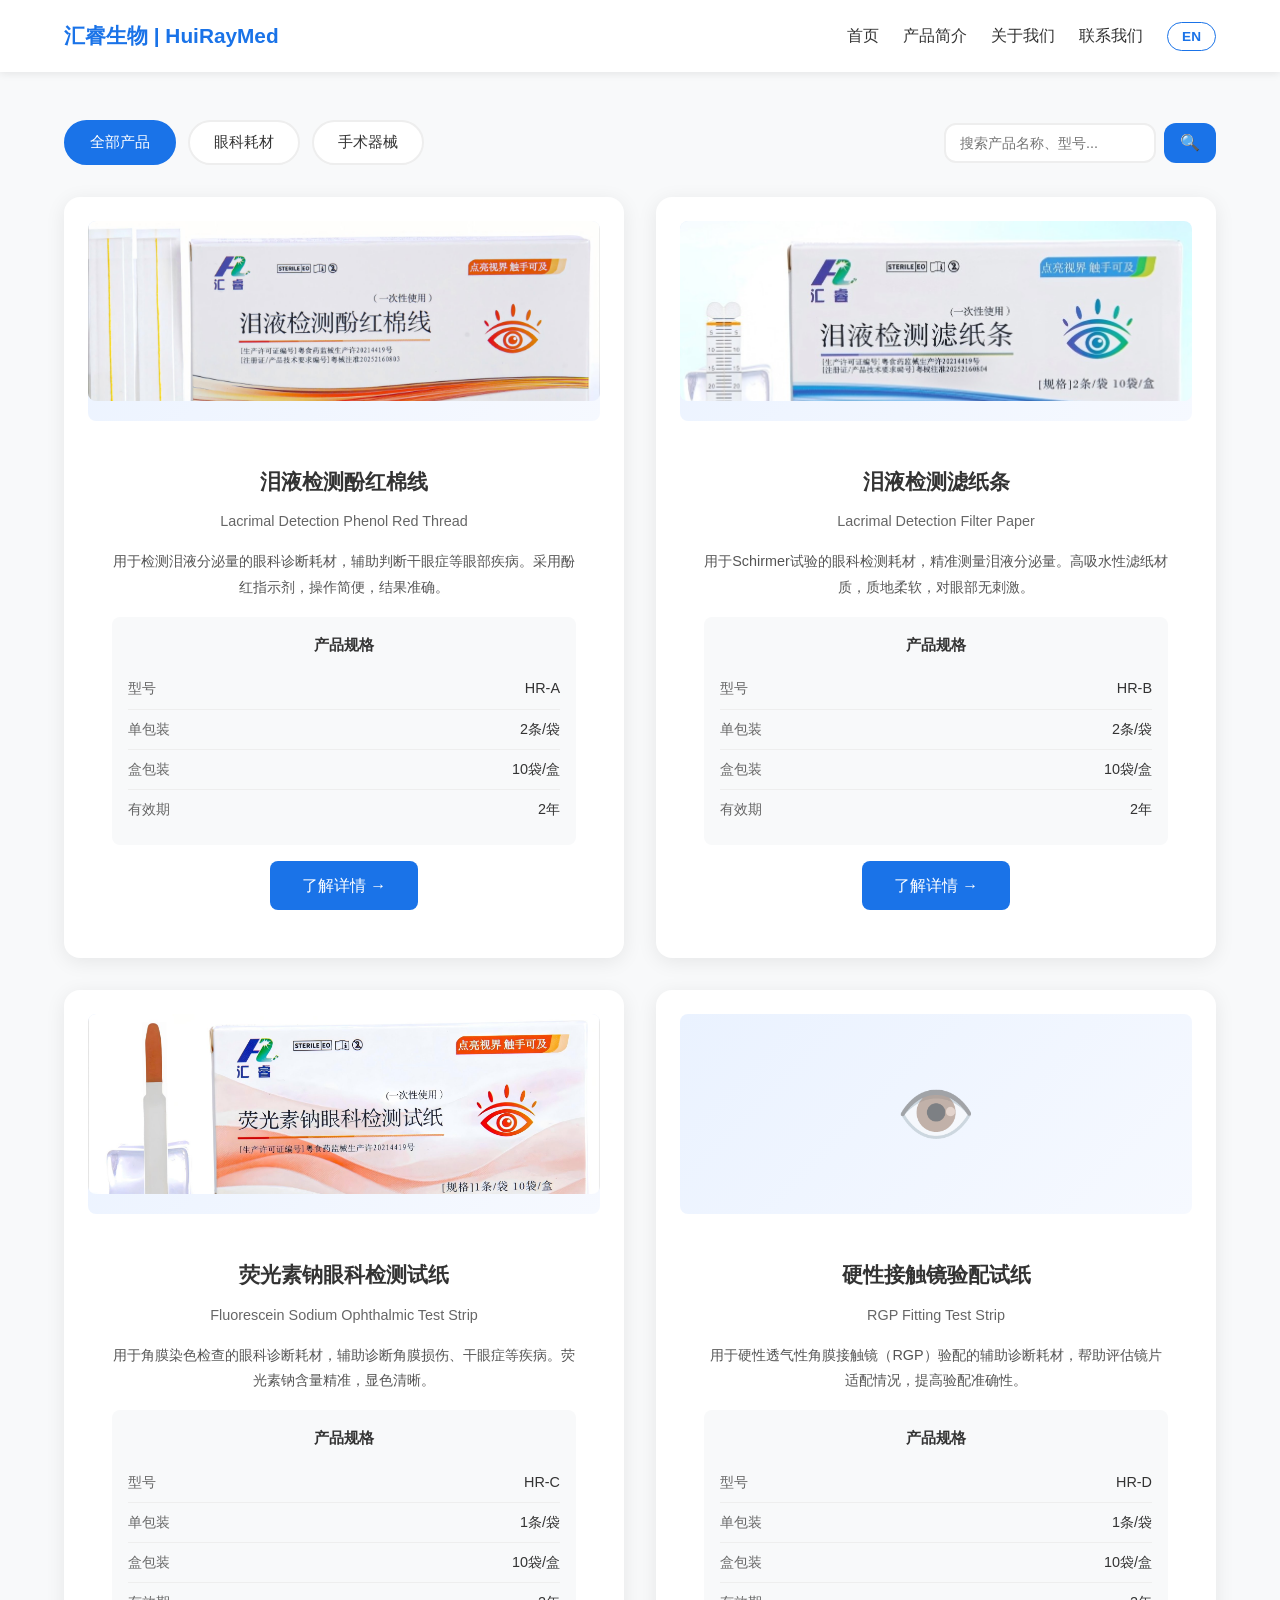
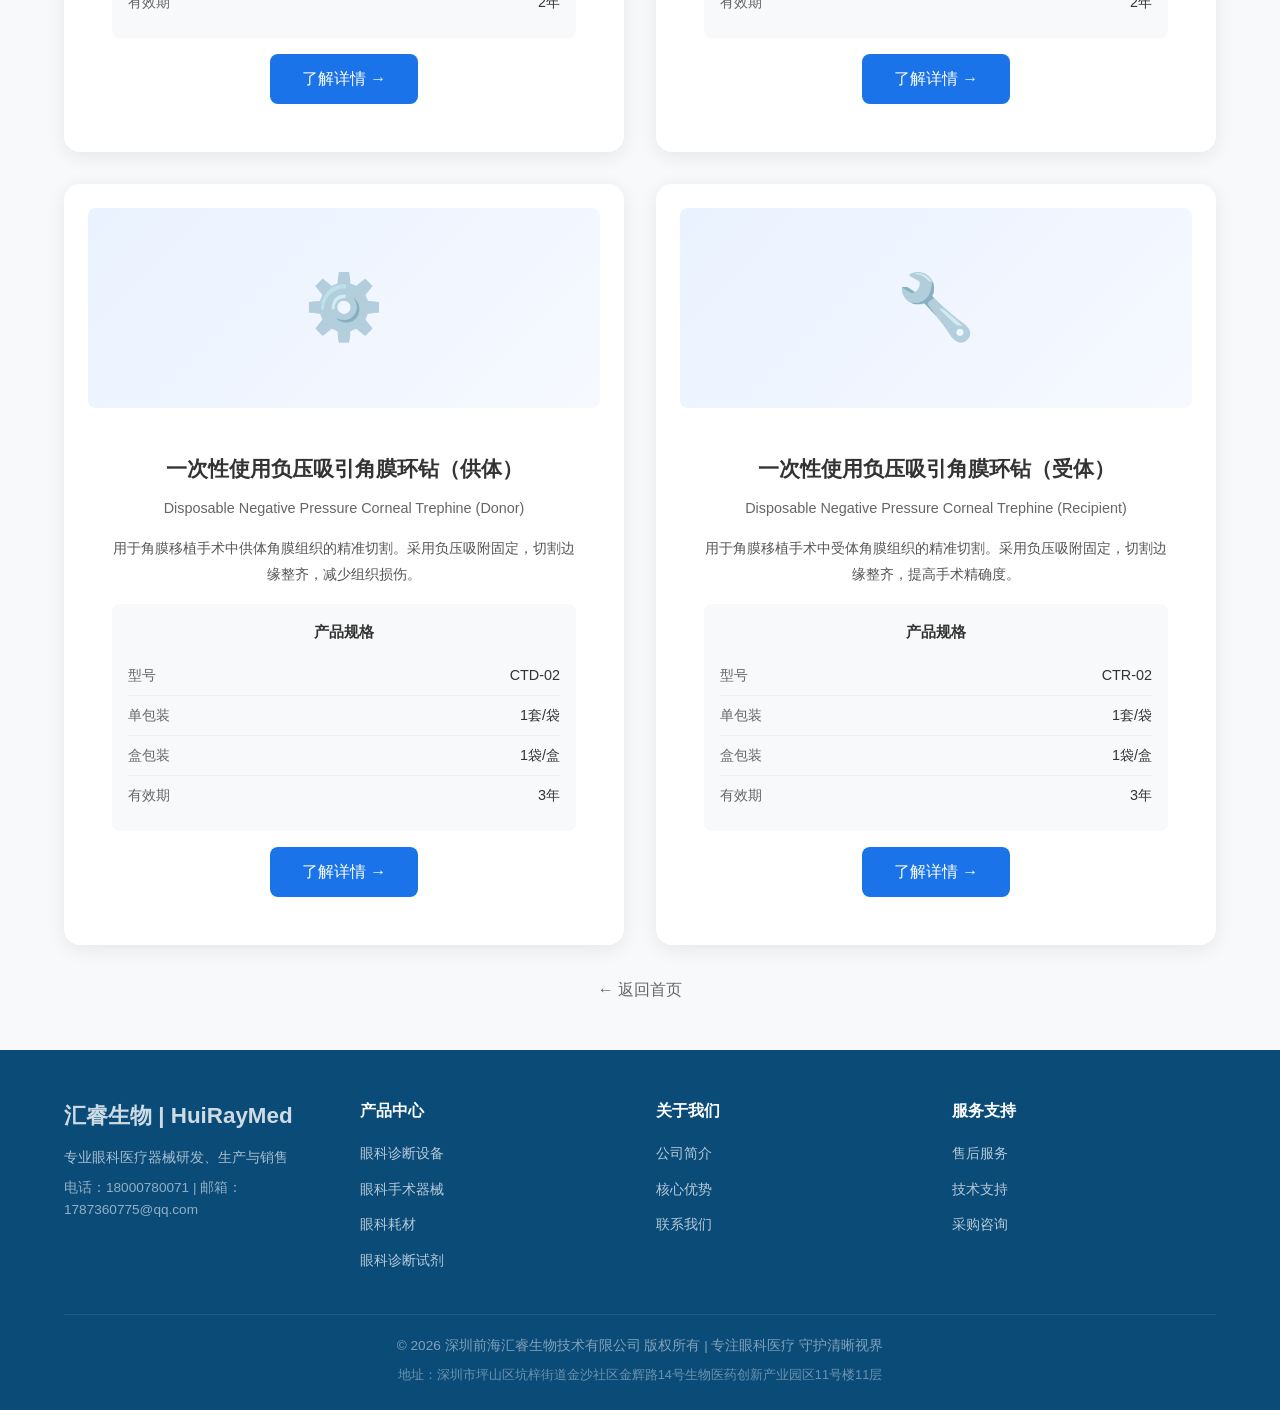
==== commit bd032dd0: "feat: 迁移安全头至 Cloudflare Pages 配置并优化产品页体验 批次3 - 安全头迁移： - 新增 _headers（X-Frame-Options/XSS/Content-Type" ====
--- a/products.html
+++ b/products.html
@@ -18,6 +18,10 @@
     <meta property="og:url" content="https://www.huiraymed.com/products.html">
     <meta property="og:type" content="website">
     <meta property="og:site_name" content="汇睿生物">
+    <meta property="og:image" content="https://www.huiraymed.com/images/brand-trademark.jpg">
+    <meta property="og:image:alt" content="汇睿生物 HuiRayMed 品牌商标">
+    <meta name="twitter:card" content="summary_large_image">
+    <meta name="twitter:image" content="https://www.huiraymed.com/images/brand-trademark.jpg">
     
     <script type="application/ld+json">
     {
@@ -32,7 +36,7 @@
     }
     </script>
     
-    <link rel="stylesheet" href="style.css?v=p9">
+    <link rel="stylesheet" href="style.css?v=p11">
     <style>
         .hero {
             padding: 120px 0 64px;
@@ -329,7 +333,7 @@
                         <div class="specs">
                             <h4 data-i18n="card.specs">产品规格</h4>
                             <div class="spec-item"><span class="spec-label" data-i18n="card.model">型号</span><span class="spec-value">HR-A</span></div>
-                            <div class="spec-item"><span class="spec-label" data-i18n="card.pkg1">单包装</span><span class="spec-value" data-i18n="spec.1strip">1条/袋</span></div>
+                            <div class="spec-item"><span class="spec-label" data-i18n="card.pkg1">单包装</span><span class="spec-value" data-i18n="spec.2strip">2条/袋</span></div>
                             <div class="spec-item"><span class="spec-label" data-i18n="card.pkg2">盒包装</span><span class="spec-value" data-i18n="spec.10pack">10袋/盒</span></div>
                             <div class="spec-item"><span class="spec-label" data-i18n="card.life">有效期</span><span class="spec-value" data-i18n="spec.2y">2年</span></div>
                         </div>
@@ -462,6 +466,11 @@
                         </div>
                         <a href="index.html#contact" class="btn btn-primary" data-i18n="card.inquiry" data-inquiry="5">了解详情 →</a>
                     </div>
+                </div>
+
+                <div class="no-results" id="noResults" style="display:none;">
+                    <span class="emoji">🔍</span>
+                    <p data-i18n="search.empty">未找到匹配的产品，请尝试其他关键词。</p>
                 </div>
             </div>
 
@@ -571,8 +580,8 @@
                     <h4 data-i18n="footer.p.t">产品中心</h4>
                     <ul>
                         <li><a href="products.html" data-i18n="footer.p.diag">眼科诊断设备</a></li>
-                        <li><a href="products.html" data-i18n="footer.p.surg">眼科手术器械</a></li>
-                        <li><a href="products.html" data-i18n="footer.p.cons">眼科耗材</a></li>
+                        <li><a href="products.html?cat=surgical" data-i18n="footer.p.surg">眼科手术器械</a></li>
+                        <li><a href="products.html?cat=consumables" data-i18n="footer.p.cons">眼科耗材</a></li>
                         <li><a href="products.html" data-i18n="footer.p.reag">眼科诊断试剂</a></li>
                     </ul>
                 </div>
@@ -594,12 +603,12 @@
                 </div>
             </div>
             <div class="footer-bottom">
-                <p class="copy" data-i18n="footer.copy">&copy; 2025 深圳前海汇睿生物技术有限公司 版权所有 | 专注眼科医疗 守护清晰视界</p>
+                <p class="copy" data-i18n="footer.copy">&copy; 2026 深圳前海汇睿生物技术有限公司 版权所有 | 专注眼科医疗 守护清晰视界</p>
                 <p class="address" data-i18n="footer.addr">地址：深圳市坪山区坑梓街道金沙社区金辉路14号生物医药创新产业园区11号楼11层</p>
             </div>
         </div>
     </footer>
 
-    <script src="script.js?v=p10"></script>
+    <script src="script.js?v=p14"></script>
 </body>
 </html>
--- a/style.css
+++ b/style.css
@@ -398,6 +398,24 @@
     gap: 24px;
 }
 
+.no-results {
+    grid-column: 1 / -1;
+    text-align: center;
+    padding: 48px 16px;
+    color: var(--text-muted, #6b7280);
+}
+
+.no-results .emoji {
+    font-size: 2.5rem;
+    display: block;
+    margin-bottom: 12px;
+}
+
+.no-results p {
+    margin: 0;
+    font-size: 1rem;
+}
+
 .product-card {
     background: var(--bg-secondary);
     padding: 24px;
@@ -610,35 +628,30 @@
 }
 
 .contact-map {
-    background: #e8f4fd;
     border-radius: var(--radius-lg);
-    min-height: 300px;
-    display: flex;
-    align-items: center;
-    justify-content: center;
-    font-size: 0.95rem;
-    color: var(--text-muted);
-    padding: 20px;
-    text-align: center;
-    line-height: 1.8;
+    overflow: hidden;
     cursor: pointer;
-    transition: all 0.3s ease;
+    box-shadow: var(--shadow-sm);
+    transition: transform 0.3s ease, box-shadow 0.3s ease;
 }
 
 .contact-map:hover {
-    background: #d4eafd;
     transform: scale(1.02);
+    box-shadow: var(--shadow-md);
 }
 
 .contact-map a {
     display: block;
     width: 100%;
     height: 100%;
-    display: flex;
-    align-items: center;
-    justify-content: center;
     text-decoration: none;
-    color: inherit;
+}
+
+.contact-map img {
+    display: block;
+    width: 100%;
+    height: 100%;
+    object-fit: cover;
 }
 
 .contact-map-link {
@@ -976,10 +989,6 @@
     .contact-grid {
         grid-template-columns: 1fr;
     }
-    
-    .contact-grid .contact-map {
-        min-height: 260px;
-    }
 
     .about-highlights {
         grid-template-columns: 1fr;
@@ -1117,7 +1126,7 @@
 
 .qual-card .qual-cover {
     height: 220px;
-    background: linear-gradient(135deg, #eef5ff 0%, #dbeafe 100%);
+    background: #f7f9fc;
     display: flex;
     align-items: center;
     justify-content: center;
@@ -1149,7 +1158,9 @@
 .qual-card .qual-cover img {
     width: 100%;
     height: 100%;
-    object-fit: cover;
+    object-fit: contain;
+    background: #fff;
+    padding: 8px;
     transition: transform var(--tr-base);
 }
 
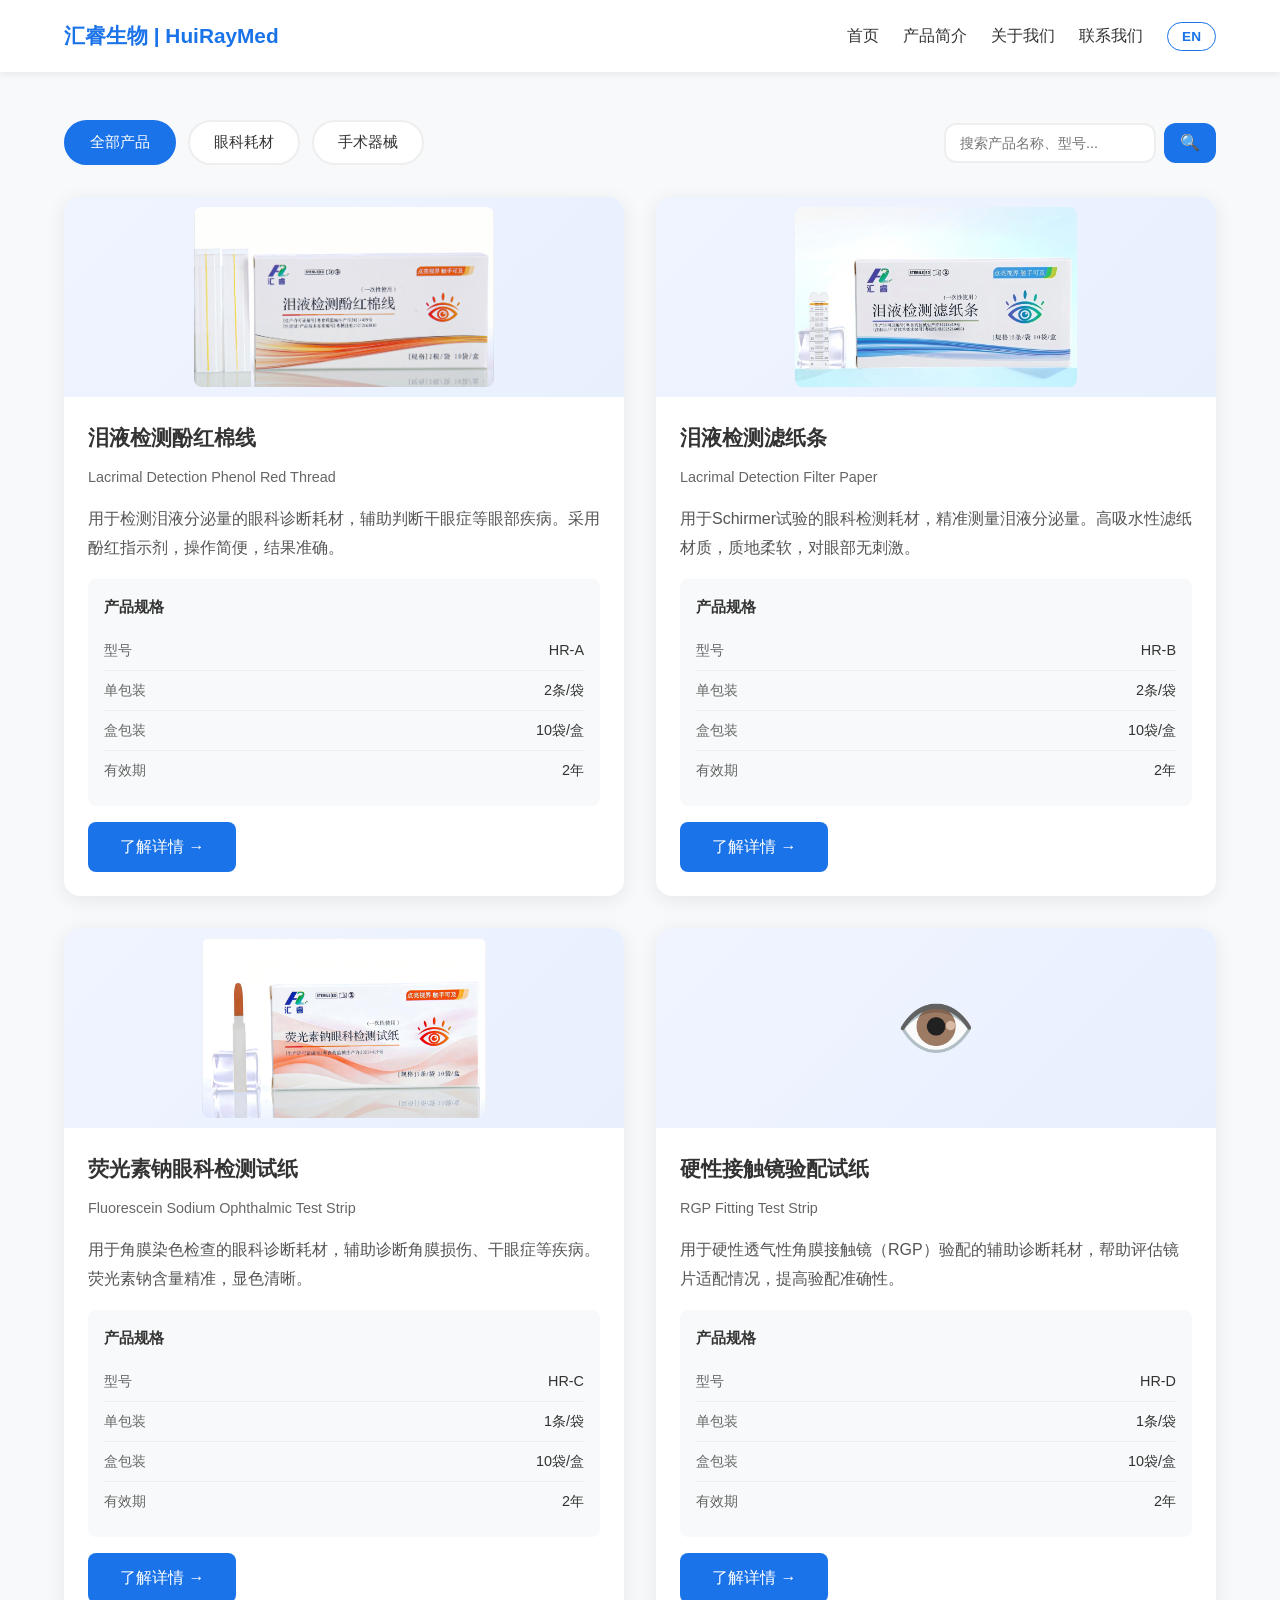
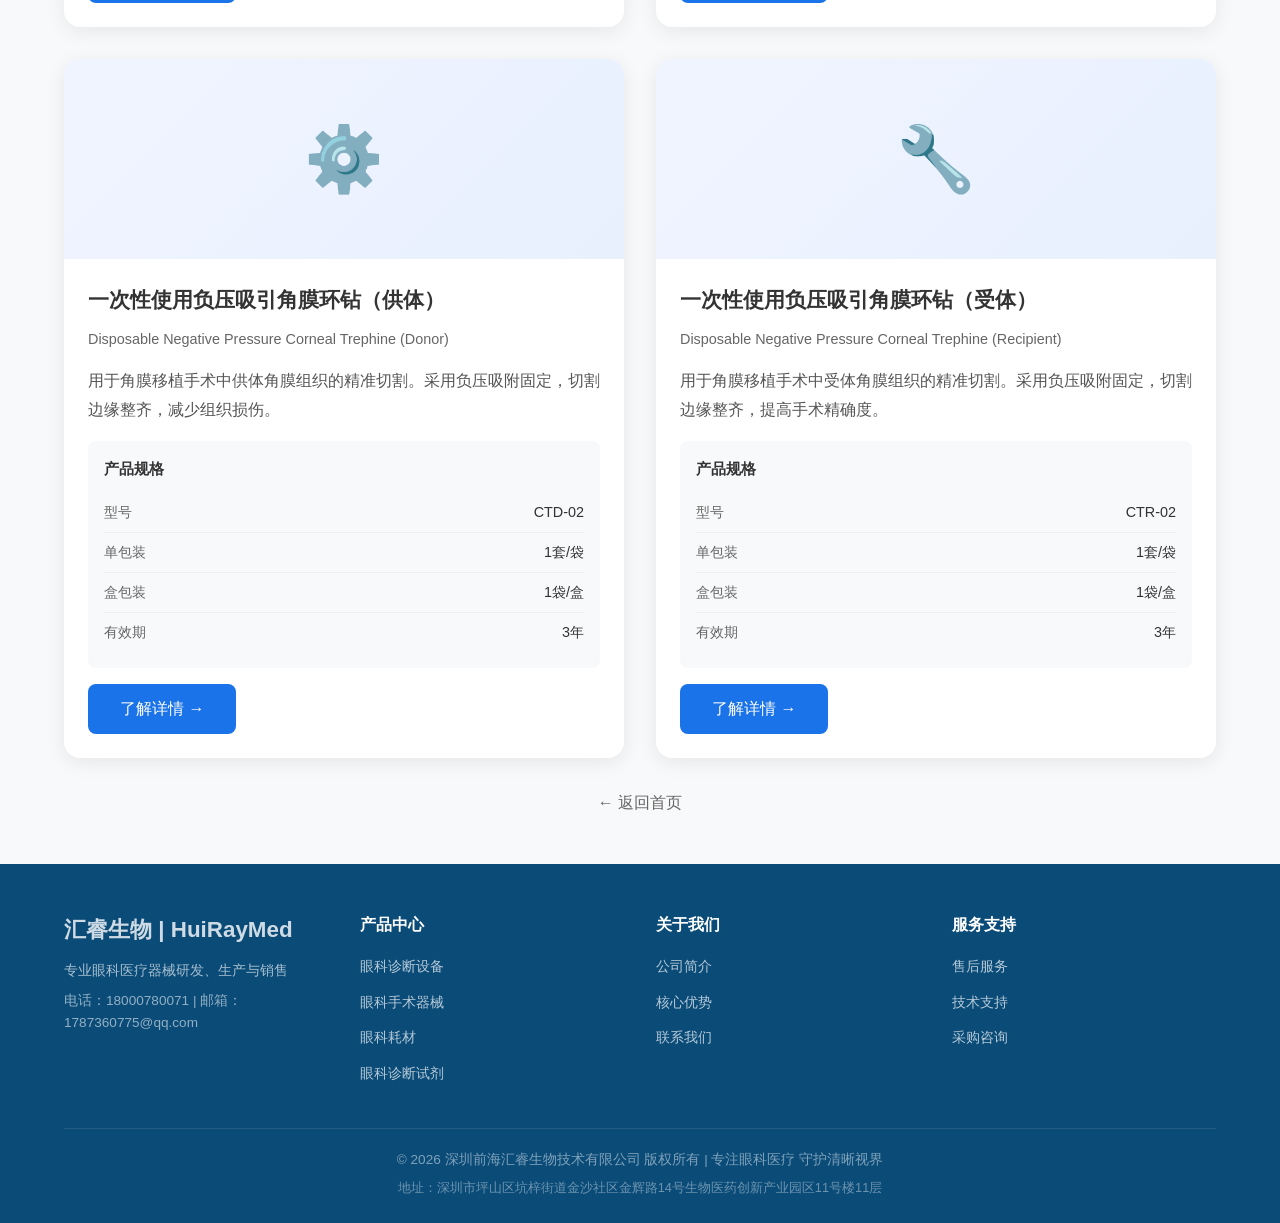
==== commit 846d8a4b: "fix(ui): 落地 UICraft 审计 P1 修复（a11y/对比度/样式系统统一） - i18n: zh 字典补 search.empty 键，修复中文搜索空态显示原始键名（线上实测复现） -" ====
--- a/products.html
+++ b/products.html
@@ -7,21 +7,21 @@
     <meta name="description" content="汇睿生物专业眼科医疗器械产品，包括眼科诊断设备、手术器械、眼科耗材及诊断试剂。">
     <meta name="keywords" content="汇睿生物,HuiRayMed,眼科医疗器械,眼科耗材,泪液检测酚红棉线">
     <meta name="author" content="深圳前海汇睿生物技术有限公司">
-    <link rel="canonical" href="https://www.huiraymed.com/products.html">
-    <link rel="alternate" hreflang="zh" href="https://www.huiraymed.com/products.html">
-    <link rel="alternate" hreflang="en" href="https://www.huiraymed.com/products.html?lang=en">
-    <link rel="alternate" hreflang="x-default" href="https://www.huiraymed.com/products.html">
+    <link rel="canonical" href="https://huiraymed.com/products.html">
+    <link rel="alternate" hreflang="zh" href="https://huiraymed.com/products.html">
+    <link rel="alternate" hreflang="en" href="https://huiraymed.com/products.html?lang=en">
+    <link rel="alternate" hreflang="x-default" href="https://huiraymed.com/products.html">
     <link rel="icon" href="data:image/svg+xml,<svg xmlns='http://www.w3.org/2000/svg' viewBox='0 0 100 100'><text y='.9em' font-size='90'>👁️</text></svg>" type="image/svg+xml">
     
     <meta property="og:title" content="汇睿生物 - 眼科医疗器械产品中心 | HuiRayMed">
     <meta property="og:description" content="汇睿生物专业眼科医疗器械产品，包括泪液检测酚红棉线、滤纸条、荧光素钠检测试纸等眼科耗材。">
-    <meta property="og:url" content="https://www.huiraymed.com/products.html">
+    <meta property="og:url" content="https://huiraymed.com/products.html">
     <meta property="og:type" content="website">
     <meta property="og:site_name" content="汇睿生物">
-    <meta property="og:image" content="https://www.huiraymed.com/images/brand-trademark.jpg">
+    <meta property="og:image" content="https://huiraymed.com/images/brand-trademark.jpg">
     <meta property="og:image:alt" content="汇睿生物 HuiRayMed 品牌商标">
     <meta name="twitter:card" content="summary_large_image">
-    <meta name="twitter:image" content="https://www.huiraymed.com/images/brand-trademark.jpg">
+    <meta name="twitter:image" content="https://huiraymed.com/images/brand-trademark.jpg">
     
     <script type="application/ld+json">
     {
@@ -36,250 +36,7 @@
     }
     </script>
     
-    <link rel="stylesheet" href="style.css?v=p11">
-    <style>
-        .hero {
-            padding: 120px 0 64px;
-        }
-
-        .hero h1 {
-            font-size: 2.5rem;
-        }
-
-        .hero p {
-            color: rgba(255, 255, 255, 0.9);
-        }
-
-        .section-title {
-            text-align: center;
-            margin-bottom: 48px;
-            color: var(--text-secondary);
-        }
-
-        .products-grid {
-            display: grid;
-            grid-template-columns: repeat(2, 1fr);
-            gap: 32px;
-        }
-
-        .product-card {
-            background: var(--bg-secondary);
-            border-radius: var(--radius-lg);
-            box-shadow: 0 4px 20px rgba(0, 0, 0, 0.08);
-            overflow: hidden;
-            transition: transform 0.3s;
-        }
-
-        .product-card:hover {
-            transform: translateY(-8px);
-        }
-
-        .product-image {
-            height: 200px;
-            background: linear-gradient(135deg, #f0f4ff 0%, #e8f0fe 100%);
-            display: flex;
-            align-items: center;
-            justify-content: center;
-            font-size: 4rem;
-            cursor: pointer;
-            position: relative;
-        }
-
-        .product-image img {
-            max-width: 100%;
-            max-height: 180px;
-            object-fit: contain;
-            border-radius: var(--radius-sm);
-            transition: transform 0.3s;
-        }
-
-        .product-image:hover img {
-            transform: scale(1.05);
-        }
-
-        .product-image .zoom-hint {
-            position: absolute;
-            bottom: 8px;
-            right: 8px;
-            background: rgba(0, 0, 0, 0.5);
-            color: #fff;
-            font-size: 0.75rem;
-            padding: 4px 8px;
-            border-radius: 4px;
-            opacity: 0;
-            transition: opacity 0.3s;
-        }
-
-        .product-image:hover .zoom-hint {
-            opacity: 1;
-        }
-
-        .product-info {
-            padding: 24px;
-        }
-
-        .product-info h3 {
-            font-size: 1.3rem;
-            color: var(--text-secondary);
-            margin-bottom: 12px;
-        }
-
-        .product-info .subtitle {
-            color: var(--text-light);
-            font-size: 0.9rem;
-            margin-bottom: 16px;
-        }
-
-        .product-info .description {
-            color: var(--text-muted);
-            margin-bottom: 16px;
-            line-height: 1.8;
-        }
-
-        .product-info .specs {
-            background: var(--bg-primary);
-            border-radius: var(--radius-sm);
-            padding: 16px;
-            margin-bottom: 16px;
-        }
-
-        .product-info .specs h4 {
-            font-size: 0.95rem;
-            color: var(--text-secondary);
-            margin-bottom: 12px;
-        }
-
-        .product-info .spec-item {
-            display: flex;
-            justify-content: space-between;
-            padding: 8px 0;
-            border-bottom: 1px solid var(--border-color);
-        }
-
-        .product-info .spec-item:last-child {
-            border-bottom: none;
-        }
-
-        .product-info .spec-label {
-            color: var(--text-light);
-            font-size: 0.9rem;
-        }
-
-        .product-info .spec-value {
-            color: var(--text-secondary);
-            font-weight: 500;
-            font-size: 0.9rem;
-        }
-
-        .btn-primary {
-            padding: 12px 32px;
-        }
-
-        .back-link {
-            display: block;
-            text-align: center;
-            color: var(--text-light);
-            margin-top: 32px;
-        }
-
-        .back-link:hover {
-            color: var(--primary-color);
-        }
-
-        .modal {
-            display: none;
-            position: fixed;
-            top: 0;
-            left: 0;
-            width: 100%;
-            height: 100%;
-            background: rgba(0, 0, 0, 0.9);
-            z-index: 1000;
-            justify-content: center;
-            align-items: center;
-            flex-direction: column;
-            animation: fadeIn 0.3s;
-        }
-
-        .modal.active {
-            display: flex;
-        }
-
-        .modal img {
-            max-width: 90%;
-            max-height: 85vh;
-            object-fit: contain;
-            border-radius: var(--radius-sm);
-            animation: zoomIn 0.3s;
-        }
-
-        .modal .modal-title {
-            color: #fff;
-            font-size: 1.2rem;
-            margin-top: 20px;
-            text-align: center;
-        }
-
-        .modal .close {
-            position: absolute;
-            top: 20px;
-            right: 30px;
-            color: #fff;
-            font-size: 40px;
-            cursor: pointer;
-            transition: transform 0.3s;
-        }
-
-        .modal .close:hover {
-            transform: scale(1.2);
-        }
-
-        .modal .nav-hint {
-            color: rgba(255, 255, 255, 0.6);
-            font-size: 0.9rem;
-            margin-top: 16px;
-        }
-
-        .modal .placeholder {
-            color: rgba(255, 255, 255, 0.6);
-            font-size: 1.2rem;
-            text-align: center;
-            padding: 20px;
-        }
-
-        @keyframes fadeIn {
-            from { opacity: 0; }
-            to { opacity: 1; }
-        }
-
-        @keyframes zoomIn {
-            from { transform: scale(0.8); opacity: 0; }
-            to { transform: scale(1); opacity: 1; }
-        }
-
-        @media (max-width: 768px) {
-            .hero h1 {
-                font-size: 2rem;
-            }
-
-            .products-grid {
-                grid-template-columns: 1fr;
-            }
-
-            .modal img {
-                max-width: 95%;
-                max-height: 70vh;
-            }
-
-            .category-tabs {
-                flex-wrap: wrap;
-            }
-
-            .tab {
-                padding: 10px 20px;
-            }
-        }
-    </style>
+    <link rel="stylesheet" href="style.css?v=p15">
 </head>
 <body>
     <header>
@@ -302,6 +59,7 @@
 
     <section id="products">
         <div class="container">
+            <h1 class="sr-only" data-i18n="nav.products">产品简介</h1>
             <div class="header-row">
                 <div class="category-tabs">
                     <button class="tab active" data-category="all" data-i18n="cat.all">全部产品</button>
@@ -322,7 +80,7 @@
                     data-clinic2="术后随访" data-clinic2-en="Postoperative Follow-up" data-clinic2-desc="白内障、LASIK等眼科手术后泪膜功能恢复情况监测。" data-clinic2-desc-en="Monitoring tear film function recovery after cataract, LASIK, and other ophthalmic surgeries."
                     data-cert="粤械注准20252160803" data-cert-en="粤械注准20252160803">
                     <div class="product-image" data-open-product="0">
-                        <img src="images/product-HR-A-phenol-red-thread.jpg" alt="泪液检测酚红棉线" onerror="this.style.display='none';var fb=this.parentNode.querySelector('.img-fallback');if(fb){fb.style.display='flex'}">
+                        <img src="images/product-HR-A-phenol-red-thread.jpg" alt="泪液检测酚红棉线" loading="lazy" onerror="this.style.display='none';var fb=this.parentNode.querySelector('.img-fallback');if(fb){fb.style.display='flex'}">
                         <div class="img-fallback" style="display:none">🧵</div>
                         <span class="zoom-hint" data-i18n="card.zoom">点击查看详情</span>
                     </div>
@@ -348,7 +106,7 @@
                     data-clinic2="体检筛查" data-clinic2-en="Health Screening" data-clinic2-desc="适合大规模眼科体检、社区筛查使用，成本低、操作便捷。" data-clinic2-desc-en="Suitable for large-scale ophthalmic examinations and community screening; cost-effective and easy to operate."
                     data-cert="粤械注准20252160804" data-cert-en="粤械注准20252160804">
                     <div class="product-image" data-open-product="1">
-                        <img src="images/product-HR-B-schirmer-filter-paper.jpg" alt="泪液检测滤纸条" onerror="this.style.display='none';var fb=this.parentNode.querySelector('.img-fallback');if(fb){fb.style.display='flex'}">
+                        <img src="images/product-HR-B-schirmer-filter-paper.jpg" alt="泪液检测滤纸条" loading="lazy" onerror="this.style.display='none';var fb=this.parentNode.querySelector('.img-fallback');if(fb){fb.style.display='flex'}">
                         <div class="img-fallback" style="display:none">📝</div>
                         <span class="zoom-hint" data-i18n="card.zoom">点击查看详情</span>
                     </div>
@@ -374,7 +132,7 @@
                     data-clinic2="泪膜破裂时间" data-clinic2-en="Tear Break-up Time" data-clinic2-desc="配合BUT试验，评估泪膜稳定性及干眼严重程度。" data-clinic2-desc-en="Used with BUT test to evaluate tear film stability and dry eye severity."
                     data-cert="／" data-cert-en="/">
                     <div class="product-image" data-open-product="2">
-                        <img src="images/product-HR-C-fluorescein-strip.jpg" alt="荧光素钠眼科检测试纸" onerror="this.style.display='none';var fb=this.parentNode.querySelector('.img-fallback');if(fb){fb.style.display='flex'}">
+                        <img src="images/product-HR-C-fluorescein-strip.jpg" alt="荧光素钠眼科检测试纸" loading="lazy" onerror="this.style.display='none';var fb=this.parentNode.querySelector('.img-fallback');if(fb){fb.style.display='flex'}">
                         <div class="img-fallback" style="display:none">🔍</div>
                         <span class="zoom-hint" data-i18n="card.zoom">点击查看详情</span>
                     </div>
@@ -479,8 +237,8 @@
     </section>
 
     <!-- ========== 产品详情 Tab 弹窗 ========== -->
-    <div class="product-modal" id="productModal">
-        <div class="pm-close" id="pClose">&times;</div>
+    <div class="product-modal" id="productModal" role="dialog" aria-modal="true" aria-labelledby="pName">
+        <button type="button" class="pm-close" id="pClose" aria-label="关闭" data-i18n-attr="aria-label:chat.close">&times;</button>
         <div class="p-card">
             <div class="p-header">
                 <div class="p-name" id="pName">产品名称</div>
@@ -609,6 +367,6 @@
         </div>
     </footer>
 
-    <script src="script.js?v=p14"></script>
+    <script src="script.js?v=p17"></script>
 </body>
 </html>
--- a/style.css
+++ b/style.css
@@ -7,7 +7,7 @@
     --text-secondary: #333;
     --text-muted: #555;
     --text-light: #666;
-    --text-faint: #888;
+    --text-faint: #6b7280;
     --bg-primary: #f8f9fa;
     --bg-secondary: #fff;
     --border-color: #eee;
@@ -18,6 +18,7 @@
     --radius-md: 12px;
     --radius-lg: 16px;
     --r-full: 9999px;
+    --footer-bg: #0a4b78;
     --ease-out: cubic-bezier(.16,1,.3,1);
     --tr-base: 300ms var(--ease-out);
 }
@@ -26,6 +27,18 @@
     box-sizing: border-box;
     margin: 0;
     padding: 0;
+}
+
+.sr-only {
+    position: absolute;
+    width: 1px;
+    height: 1px;
+    padding: 0;
+    margin: -1px;
+    overflow: hidden;
+    clip: rect(0, 0, 0, 0);
+    white-space: nowrap;
+    border: 0;
 }
 
 html {
@@ -394,8 +407,8 @@
 
 .products-grid {
     display: grid;
-    grid-template-columns: repeat(4, 1fr);
-    gap: 24px;
+    grid-template-columns: repeat(2, 1fr);
+    gap: 32px;
 }
 
 .no-results {
@@ -418,40 +431,39 @@
 
 .product-card {
     background: var(--bg-secondary);
-    padding: 24px;
-    border-radius: var(--radius-md);
-    box-shadow: var(--shadow-md);
-    text-align: center;
-    transition: all 0.3s ease;
+    border-radius: var(--radius-lg);
+    box-shadow: 0 4px 20px rgba(0, 0, 0, 0.08);
+    overflow: hidden;
+    transition: transform 0.3s;
+}
+
+.product-card:hover {
+    transform: translateY(-8px);
 }
 
 .product-card .product-image {
-    position: relative;
-    width: 100%;
-    aspect-ratio: 4 / 3;
-    background: linear-gradient(135deg, #eaf2ff 0%, #f6f9ff 100%);
-    border-radius: var(--radius-sm);
-    overflow: hidden;
-    margin-bottom: 20px;
-    cursor: pointer;
+    height: 200px;
+    background: linear-gradient(135deg, #f0f4ff 0%, #e8f0fe 100%);
     display: flex;
     align-items: center;
     justify-content: center;
     font-size: 4rem;
-    color: rgba(26, 115, 232, 0.55);
-}
+    cursor: pointer;
+    position: relative;
+}
+
 .product-card .product-image img {
-    position: absolute;
-    inset: 0;
-    width: 100%;
-    height: 100%;
-    object-fit: cover;
-    display: block;
-    transition: transform 0.5s var(--ease-out);
-}
+    max-width: 100%;
+    max-height: 180px;
+    object-fit: contain;
+    border-radius: var(--radius-sm);
+    transition: transform 0.3s;
+}
+
 .product-card .product-image:hover img {
-    transform: scale(1.06);
-}
+    transform: scale(1.05);
+}
+
 .product-card .product-image .img-fallback {
     position: absolute;
     inset: 0;
@@ -459,49 +471,94 @@
     align-items: center;
     justify-content: center;
 }
+
 .product-card .product-image .zoom-hint {
     position: absolute;
-    left: 0;
-    right: 0;
-    bottom: 0;
-    padding: 10px 14px;
-    font-size: 0.85rem;
-    color: #fff;
-    background: linear-gradient(0deg, rgba(0,0,0,0.55), rgba(0,0,0,0));
+    bottom: 8px;
+    right: 8px;
+    background: rgba(0, 0, 0, 0.5);
+    color: #fff;
+    font-size: 0.75rem;
+    padding: 4px 8px;
+    border-radius: 4px;
+    opacity: 0;
+    transition: opacity 0.3s;
+}
+
+.product-card .product-image:hover .zoom-hint {
+    opacity: 1;
+}
+
+.product-card .product-info {
+    padding: 24px;
+}
+
+.product-card .product-info h3 {
+    font-size: 1.3rem;
+    color: var(--text-secondary);
+    margin-bottom: 12px;
+}
+
+.product-card .product-info .subtitle {
+    color: var(--text-light);
+    font-size: 0.9rem;
+    margin-bottom: 16px;
+}
+
+.product-card .product-info .description {
+    color: var(--text-muted);
+    margin-bottom: 16px;
+    line-height: 1.8;
+}
+
+.product-card .product-info .specs {
+    background: var(--bg-primary);
+    border-radius: var(--radius-sm);
+    padding: 16px;
+    margin-bottom: 16px;
+}
+
+.product-card .product-info .specs h4 {
+    font-size: 0.95rem;
+    color: var(--text-secondary);
+    margin-bottom: 12px;
+}
+
+.product-card .product-info .spec-item {
+    display: flex;
+    justify-content: space-between;
+    padding: 8px 0;
+    border-bottom: 1px solid var(--border-color);
+}
+
+.product-card .product-info .spec-item:last-child {
+    border-bottom: none;
+}
+
+.product-card .product-info .spec-label {
+    color: var(--text-light);
+    font-size: 0.9rem;
+}
+
+.product-card .product-info .spec-value {
+    color: var(--text-secondary);
+    font-weight: 500;
+    font-size: 0.9rem;
+}
+
+.products-grid .btn-primary {
+    padding: 12px 32px;
+}
+
+.back-link {
+    display: block;
     text-align: center;
-    transform: translateY(20%);
-    opacity: 0;
-    transition: all var(--tr-base);
-}
-.product-card .product-image:hover .zoom-hint {
-    transform: translateY(0);
-    opacity: 1;
-}
-
-.product-card .icon {
-    font-size: 3rem;
-    margin-bottom: 16px;
-}
-
-.product-card h3 {
-    margin-bottom: 8px;
-    color: var(--text-secondary);
-}
-
-.product-card p {
-    font-size: 0.9rem;
     color: var(--text-light);
-}
-
-.product-link {
-    text-decoration: none;
-    color: inherit;
-    display: block;
-}
-
-.product-link:hover .product-card {
-    transform: translateY(-4px);
-    box-shadow: var(--shadow-lg);
+    margin-top: 32px;
+}
+
+.back-link:hover {
+    color: var(--primary-color);
 }
 
 .why-grid {
@@ -630,48 +687,31 @@
 .contact-map {
     border-radius: var(--radius-lg);
     overflow: hidden;
-    cursor: pointer;
     box-shadow: var(--shadow-sm);
-    transition: transform 0.3s ease, box-shadow 0.3s ease;
-}
-
-.contact-map:hover {
-    transform: scale(1.02);
-    box-shadow: var(--shadow-md);
-}
-
-.contact-map a {
+    min-height: 260px;
+    aspect-ratio: 4 / 3;
+}
+
+.contact-map iframe {
     display: block;
     width: 100%;
     height: 100%;
-    text-decoration: none;
-}
-
-.contact-map img {
-    display: block;
-    width: 100%;
-    height: 100%;
-    object-fit: cover;
-}
-
-.contact-map-link {
-    text-decoration: none;
-    color: inherit;
+    border: 0;
 }
 
 footer {
-    background: #0a4b78;
+    background: var(--footer-bg);
     color: rgba(255, 255, 255, 0.8);
     padding: 48px 0 24px;
     text-align: left;
 }
 
 footer .footer-content {
-    display: grid !important;
-    grid-template-columns: repeat(4, 1fr) !important;
+    display: grid;
+    grid-template-columns: repeat(4, 1fr);
     gap: 32px;
     margin-bottom: 32px;
-    text-align: left !important;
+    text-align: left;
 }
 
 footer .footer-brand .brand {
@@ -994,7 +1034,10 @@
         grid-template-columns: 1fr;
     }
 
-    .products-grid,
+    .products-grid {
+        grid-template-columns: 1fr;
+    }
+
     .why-grid {
         grid-template-columns: repeat(2, 1fr);
     }
@@ -1009,7 +1052,7 @@
     }
 
     .category-tabs .tab {
-        padding: 8px 16px;
+        padding: 10px 20px;
         font-size: 0.85rem;
     }
 
@@ -1237,6 +1280,9 @@
     cursor: pointer;
     line-height: 1;
     opacity: 0.8;
+    background: transparent;
+    border: none;
+    padding: 4px 8px;
     transition: opacity var(--tr-base);
 }
 
@@ -1250,6 +1296,7 @@
     transform: translateY(-50%);
     width: 48px;
     height: 48px;
+    border: none;
     border-radius: var(--r-full);
     background: rgba(255, 255, 255, 0.1);
     color: #fff;
@@ -1381,6 +1428,7 @@
     right: 16px;
     width: 40px;
     height: 40px;
+    border: none;
     border-radius: var(--r-full);
     background: rgba(255, 255, 255, 0.15);
     color: #fff;
